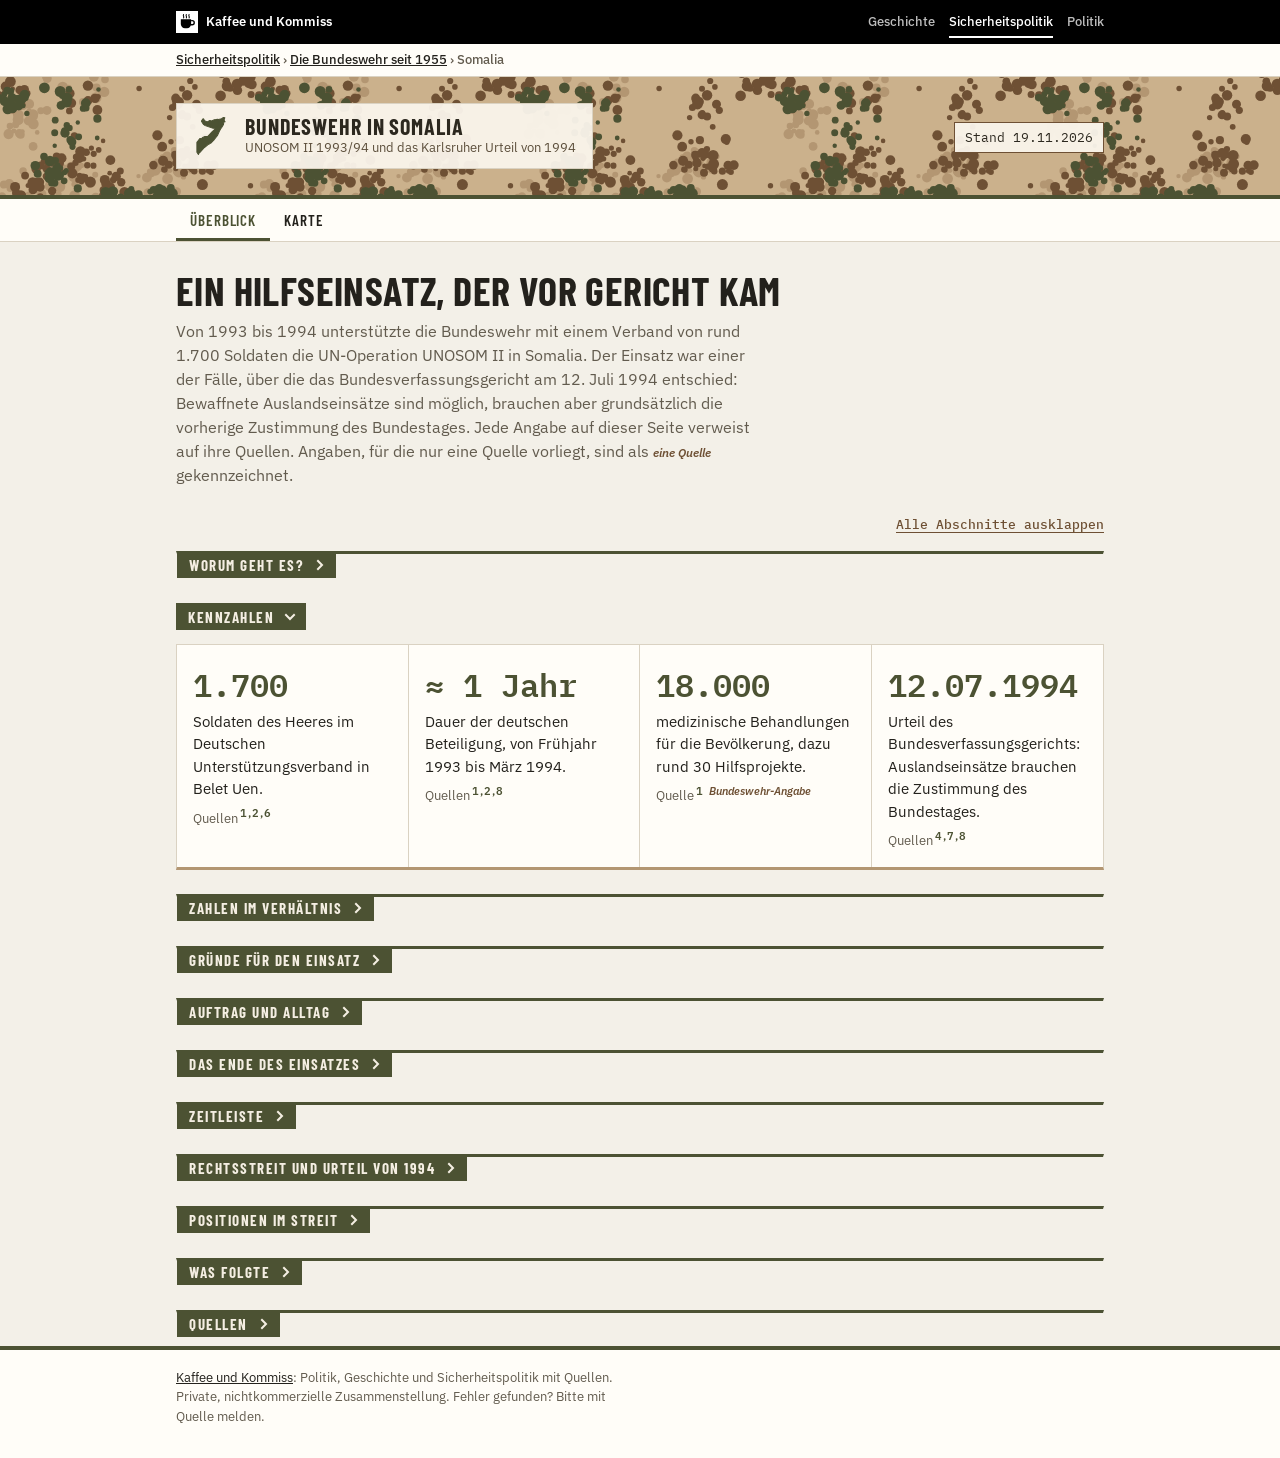
==== index.html @ 72ebace0 "Texte lesefreundlicher: Absätze geteilt, Fachbegriffe erklärt, Quellenverweise hochgestellt Arbeitsp" ====
<!doctype html>
<html lang="de" class="kk-b-sipo">
<head>
<meta charset="utf-8">
<meta name="viewport" content="width=device-width, initial-scale=1">
<title>Bundeswehr in Somalia</title>
<meta name="description" content="Die Beteiligung der Bundeswehr an UNOSOM II in Somalia 1993/94 und das Urteil des Bundesverfassungsgerichts vom 12. Juli 1994 zum Parlamentsvorbehalt, jede Angabe mit Quelle.">
<link rel="canonical" href="https://kaffeeundkommiss.github.io/bundeswehr-somalia/">
<meta property="og:type" content="website">
<meta property="og:locale" content="de_DE">
<meta property="og:site_name" content="Kaffee und Kommiss">
<meta property="og:title" content="Bundeswehr in Somalia 1993/94">
<meta property="og:description" content="Die Beteiligung der Bundeswehr an UNOSOM II in Somalia 1993/94 und das Urteil des Bundesverfassungsgerichts vom 12. Juli 1994 zum Parlamentsvorbehalt, jede Angabe mit Quelle.">
<meta property="og:url" content="https://kaffeeundkommiss.github.io/bundeswehr-somalia/">
<!-- Vorschau für Linkvorschauen, erzeugt mit werkzeuge/vorschau.js -->
<meta property="og:image" content="https://kaffeeundkommiss.github.io/bundeswehr-somalia/vorschau/start.jpg?v=9d2c5a2d">
<meta property="og:image:width" content="1200">
<meta property="og:image:height" content="630">
<meta property="og:image:alt" content="Bundeswehr in Somalia">
<meta name="twitter:card" content="summary_large_image">
<meta name="twitter:image" content="https://kaffeeundkommiss.github.io/bundeswehr-somalia/vorschau/start.jpg?v=9d2c5a2d">
<link rel="icon" href="favicon.svg" type="image/svg+xml">
<link rel="icon" href="favicon-32.png" type="image/png" sizes="32x32">
<link rel="apple-touch-icon" href="apple-touch-icon.png">
<link rel="preconnect" href="https://fonts.googleapis.com">
<link rel="preconnect" href="https://fonts.gstatic.com" crossorigin>
<link rel="stylesheet" href="https://fonts.googleapis.com/css2?family=Barlow+Condensed:wght@500;600;700&family=IBM+Plex+Sans:wght@400;500;600;700&family=IBM+Plex+Mono:wght@400;500;600&display=swap">
<link rel="stylesheet" href="basis.css">
<link rel="stylesheet" href="style.css">
<script src="seite.js" defer></script>
</head>
<body>
<div class="kk-leiste"><div class="kk-in">
  <a class="kk-haus" href="https://kaffeeundkommiss.github.io/"><img src="kk-tasse.svg" alt="" width="22" height="22"><span>Kaffee und Kommiss</span></a>
  <nav class="kk-bereiche" aria-label="Bereiche"><a href="https://kaffeeundkommiss.github.io/geschichte/">Geschichte</a><a href="https://kaffeeundkommiss.github.io/sicherheitspolitik/" aria-current="true"><span class="kk-lang">Sicherheitspolitik</span><span class="kk-kurz">Sicherheit</span></a><a href="https://kaffeeundkommiss.github.io/politik/">Politik</a></nav>
</div></div>
<nav class="kk-pfad" aria-label="Pfad"><div class="kk-in"><a href="https://kaffeeundkommiss.github.io/sicherheitspolitik/">Sicherheitspolitik</a> › <a href="https://kaffeeundkommiss.github.io/sicherheitspolitik/bundeswehr/">Die Bundeswehr seit 1955</a> › <span aria-current="page">Somalia</span></div></nav>
<header class="top">
  <div class="wrap">
    <div class="marke">
      <svg class="logo" viewBox="0 0 64 64" aria-hidden="true" focusable="false"><path d="M33.1 26.5 L39.0 20.8 L42.8 15.0 L42.8 7.9 L47.3 6.9 L50.1 5.0 L52.1 5.6 L51.2 7.6 L51.5 10.5 L50.9 11.1 L51.8 11.1 L51.6 10.6 L52.5 11.1 L50.6 11.6 L50.2 15.1 L47.3 20.1 L46.3 21.0 L44.0 25.4 L41.7 30.7 L37.1 36.8 L31.4 42.7 L27.3 44.9 L22.5 48.7 L15.6 56.1 L15.3 55.8 L13.7 59.0 L11.5 55.7 L11.5 41.1 L15.8 35.8 L18.8 35.3 L19.9 34.0 L23.1 32.8 L27.1 32.9 L33.1 26.5ZM42.8 7.9 L42.8 15.0 L39.0 20.8 L35.1 20.8 L23.5 16.9 L21.1 15.2 L18.1 10.4 L20.4 7.0 L21.3 7.4 L22.7 9.7 L25.7 11.3 L27.2 11.2 L30.3 9.4 L33.0 10.1 L36.8 8.2 L38.0 8.5 L41.2 7.6 L42.8 7.9Z"/></svg>
      <div>
      <div class="name">Bundeswehr in Somalia</div>
      <div class="unter">UNOSOM II 1993/94 und das Karlsruher Urteil von 1994</div>
      </div>
    </div>
    <div class="badges"><span>Stand 19.11.2026</span></div>
  </div>
</header>

<nav class="seiten" aria-label="Seiten">
  <ul>
    <li><a href="index.html" aria-current="page">Überblick</a></li>
    <li><a href="karte.html">Karte</a></li>
  </ul>
</nav>

<main>
  <section class="einleitung">
    <h1>Ein Hilfseinsatz, der vor Gericht kam</h1>
    <p>Von 1993 bis 1994 unterstützte die Bundeswehr mit einem Verband von rund 1.700 Soldaten die UN-Operation UNOSOM II in Somalia. Der Einsatz war einer der Fälle, über die das Bundesverfassungsgericht am 12. Juli 1994 entschied: Bewaffnete Auslandseinsätze sind möglich, brauchen aber grundsätzlich die vorherige Zustimmung des Bundestages. Jede Angabe auf dieser Seite verweist auf ihre Quellen. Angaben, für die nur eine Quelle vorliegt, sind als <span class="marke-einzel">eine Quelle</span> gekennzeichnet.</p>
  </section>

  <section aria-labelledby="h-worum" class="karte block">
    <h2 id="h-worum">Worum geht es?</h2>
    <p>Somalia liegt am Horn von Afrika. Anfang der 1990er-Jahre herrschten dort Bürgerkrieg und Hunger. Die Vereinten Nationen reagierten mit der Mission UNOSOM II, <a href="#h-gruende">mehr dazu unter „Gründe für den Einsatz“</a>.<sup class="q"><a href="#q11" aria-label="Quelle 11">11</a></sup></p>
    <p>Die Bundesregierung beschloss am 21. April 1993, UNOSOM II zu unterstützen.<sup class="q"><a href="#q3" aria-label="Quelle 3">3</a>,<a href="#q6" aria-label="Quelle 6">6</a></sup> Die Bundeswehr sollte Versorgungs-, Transport- und Unterstützungsaufgaben übernehmen, nicht kämpfen.<sup class="q"><a href="#q3" aria-label="Quelle 3">3</a>,<a href="#q6" aria-label="Quelle 6">6</a></sup> Der Verband lag in Belet Uen (heute meist Beledweyne geschrieben), rund 330 Kilometer nördlich von Mogadischu.<sup class="q"><a href="#q1" aria-label="Quelle 1">1</a>,<a href="#q2" aria-label="Quelle 2">2</a></sup>; Entfernung<sup class="q"><a href="#q18" aria-label="Quelle 18">18</a> <span class="marke-einzel">eine Quelle</span></sup></p>
  </section>

  <section aria-labelledby="h-zahlen" data-offen>
    <h2 id="h-zahlen">Kennzahlen</h2>
    <div class="kennzahlen">
      <div class="karte zahl">
        <div class="wert">1.700</div>
        <div class="text">Soldaten des Heeres im Deutschen Unterstützungsverband in Belet Uen.</div>
        <div class="beleg">Quellen<sup class="q"><a href="#q1" aria-label="Quelle 1">1</a>,<a href="#q2" aria-label="Quelle 2">2</a>,<a href="#q6" aria-label="Quelle 6">6</a></sup></div>
      </div>
      <div class="karte zahl">
        <div class="wert">≈ 1 Jahr</div>
        <div class="text">Dauer der deutschen Beteiligung, von Frühjahr 1993 bis März 1994.</div>
        <div class="beleg">Quellen<sup class="q"><a href="#q1" aria-label="Quelle 1">1</a>,<a href="#q2" aria-label="Quelle 2">2</a>,<a href="#q8" aria-label="Quelle 8">8</a></sup></div>
      </div>
      <div class="karte zahl">
        <div class="wert">18.000</div>
        <div class="text">medizinische Behandlungen für die Bevölkerung, dazu rund 30 Hilfsprojekte.</div>
        <div class="beleg">Quelle<sup class="q"><a href="#q1" aria-label="Quelle 1">1</a> <span class="marke-einzel">Bundeswehr-Angabe</span></sup></div>
      </div>
      <div class="karte zahl">
        <div class="wert">12.07.1994</div>
        <div class="text">Urteil des Bundesverfassungsgerichts: Auslandseinsätze brauchen die Zustimmung des Bundestages.</div>
        <div class="beleg">Quellen<sup class="q"><a href="#q4" aria-label="Quelle 4">4</a>,<a href="#q7" aria-label="Quelle 7">7</a>,<a href="#q8" aria-label="Quelle 8">8</a></sup></div>
      </div>
    </div>
  </section>

  <section aria-labelledby="h-verhaeltnis" class="karte block">
    <h2 id="h-verhaeltnis">Zahlen im Verhältnis</h2>
    <p>Für UNOSOM II waren bis Februar 1994 bis zu 28.000 Soldaten und Polizisten vorgesehen.<sup class="q"><a href="#q12" aria-label="Quelle 12">12</a> <span class="marke-einzel">eine Quelle (UN)</span></sup> Insgesamt kamen 154 Angehörige der Mission ums Leben, davon 149 Soldaten.<sup class="q"><a href="#q12" aria-label="Quelle 12">12</a> <span class="marke-einzel">eine Quelle (UN)</span></sup> Neben dem Heer waren Marine und Luftwaffe beteiligt, stationiert in Dschibuti und im kenianischen Mombasa.<sup class="q"><a href="#q1" aria-label="Quelle 1">1</a> <span class="marke-einzel">eine Quelle</span></sup></p>
    <figure class="grafik">
      <figcaption class="g-titel">Deutsche Kräfte für UNOSOM II nach Teilstreitkraft</figcaption>
      <ul class="staerke" role="list">
        <li><span class="j">Heer</span><span class="b" style="--w:100%"></span><span class="z">≈ 1.700</span></li>
        <li><span class="j">Marine</span><span class="b" style="--w:35.3%"></span><span class="z">≈ 600</span></li>
        <li><span class="j">Luftw.</span><span class="b" style="--w:7.1%"></span><span class="z">≈ 120</span></li>
      </ul>
      <p class="hinweis">Quelle:<sup class="q"><a href="#q1" aria-label="Quelle 1">1</a> <span class="marke-einzel">eine Quelle</span></sup>. Gerundete Angaben der Bundeswehr, kein Stichtag genannt; ob alle Kräfte gleichzeitig im Einsatz waren, geht daraus nicht hervor. Heer in Belet Uen, Marine und Luftwaffe in Dschibuti und Mombasa. Einheit: Personen.</p>
    </figure>
  </section>

  <section aria-labelledby="h-gruende" class="karte block">
    <h2 id="h-gruende">Gründe für den Einsatz</h2>
    <p>Die Vereinten Nationen stellten zunächst eine US-geführte Eingreiftruppe (UNITAF) mit rund 37.000 Soldaten auf.<sup class="q"><a href="#q13" aria-label="Quelle 13">13</a> <span class="marke-einzel">eine Quelle</span></sup> Am 26. März 1993 beschloss der UN-Sicherheitsrat mit Resolution 814 die Nachfolgemission UNOSOM II, ausgestattet mit Zwangsbefugnissen nach Kapitel VII der UN-Charta.<sup class="q"><a href="#q11" aria-label="Quelle 11">11</a>,<a href="#q13" aria-label="Quelle 13">13</a> <span class="marke-einzel">nur UN-Quellen</span></sup> Kapitel VII erlaubt dem Sicherheitsrat bei einer Bedrohung des Friedens Zwangsmaßnahmen, bis hin zum Einsatz von Streitkräften.<sup class="q"><a href="#q24" aria-label="Quelle 24">24</a>,<a href="#q25" aria-label="Quelle 25">25</a></sup> UNOSOM II sollte im ganzen Land ein sicheres Umfeld für humanitäre Hilfe schaffen.<sup class="q"><a href="#q11" aria-label="Quelle 11">11</a></sup></p>
  </section>

  <section aria-labelledby="h-auftrag" class="karte block">
    <h2 id="h-auftrag">Auftrag und Alltag</h2>
    <p>Geplant war, dass der deutsche Verband eine rund 4.000 Mann starke indische Brigade logistisch versorgt.<sup class="q"><a href="#q6" aria-label="Quelle 6">6</a> <span class="marke-einzel">eine Quelle</span></sup> Laut Kabinettsbeschluss sollte er keinen militärischen Zwang anwenden.<sup class="q"><a href="#q6" aria-label="Quelle 6">6</a>,<a href="#q7" aria-label="Quelle 7">7</a> <span class="marke-einzel">nur Gerichtsquellen</span></sup> Die indische Brigade kam jedoch nicht. Die Soldaten verlegten den Schwerpunkt deshalb auf Hilfe für die Bevölkerung.<sup class="q"><a href="#q1" aria-label="Quelle 1">1</a>,<a href="#q2" aria-label="Quelle 2">2</a></sup></p>
    <p>Die Bundeswehr nennt rund 650 Hilfsflüge, etwa 30 Einzelprojekte und mehr als 18.000 medizinische Behandlungen.<sup class="q"><a href="#q1" aria-label="Quelle 1">1</a> <span class="marke-einzel">Bundeswehr-Angabe</span></sup> Der Verband bestand aus Logistikern, Sanitätskräften und Fallschirmjägern.<sup class="q"><a href="#q2" aria-label="Quelle 2">2</a> <span class="marke-einzel">eine Quelle</span></sup></p>
    <p>Nach Darstellung des Bundesarchivs wurden mit UNOSOM II erstmals militärisch ausgestattete Kräfte der Bundeswehr in einen Einsatz außerhalb des NATO-Gebiets geschickt.<sup class="q"><a href="#q2" aria-label="Quelle 2">2</a> <span class="marke-einzel">eine Quelle</span></sup> Schon vorher, von August 1992 bis März 1993, hatte die Luftwaffe eine Luftbrücke zwischen Kenia und Somalia geflogen.<sup class="q"><a href="#q1" aria-label="Quelle 1">1</a> <span class="marke-einzel">eine Quelle</span></sup></p>
  </section>

  <section aria-labelledby="h-ende" class="karte block">
    <h2 id="h-ende">Das Ende des Einsatzes</h2>
    <p>Am 5. Juni 1993 wurden in Mogadischu 25 pakistanische UN-Soldaten getötet.<sup class="q"><a href="#q13" aria-label="Quelle 13">13</a> <span class="marke-einzel">eine Quelle (UN)</span></sup> Bei Kämpfen am 3. und 4. Oktober 1993 starben dort 18 US-Soldaten.<sup class="q"><a href="#q13" aria-label="Quelle 13">13</a></sup>; Datum auch<sup class="q"><a href="#q2" aria-label="Quelle 2">2</a></sup> Die USA kündigten daraufhin an, ihre Truppen bis zum 31. März 1994 abzuziehen.<sup class="q"><a href="#q13" aria-label="Quelle 13">13</a>,<a href="#q2" aria-label="Quelle 2">2</a></sup> Auch die europäischen Truppensteller beschlossen, ihre Beteiligung zu beenden.<sup class="q"><a href="#q2" aria-label="Quelle 2">2</a> <span class="marke-einzel">eine Quelle</span></sup></p>
    <p>Den Rückweg organisierte die Marine: Schiffe der Bundesmarine nahmen die Soldaten im Hafen von Mogadischu auf (Operation „Southern Cross“).<sup class="q"><a href="#q2" aria-label="Quelle 2">2</a>,<a href="#q17" aria-label="Quelle 17">17</a></sup> Zuvor waren die Soldaten in einem risikoreichen Landmarsch von Belet Uen zum Hafen gefahren.<sup class="q"><a href="#q2" aria-label="Quelle 2">2</a> <span class="marke-einzel">eine Quelle</span></sup></p>
    <p>Die letzten Soldaten verließen Somalia im März 1994.<sup class="q"><a href="#q1" aria-label="Quelle 1">1</a>,<a href="#q2" aria-label="Quelle 2">2</a></sup> Als Tag nennen die Bundeswehr das Ende der Unterstützung am 23. März 1994<sup class="q"><a href="#q1" aria-label="Quelle 1">1</a></sup>, der Deutsche BundeswehrVerband den Abzug der letzten Soldaten am selben Tag<sup class="q"><a href="#q22" aria-label="Quelle 22">22</a></sup> und die Wikipedia die Abfahrt des letzten Kontingents<sup class="q"><a href="#q18" aria-label="Quelle 18">18</a></sup>.</p>
    <p>Die Bundesregierung hatte am 21. Dezember 1993 beschlossen, die Beteiligung zum 31. März 1994 zu beenden.<sup class="q"><a href="#q23" aria-label="Quelle 23">23</a> <span class="marke-einzel">eine Quelle</span></sup> Die Bundeszentrale für politische Bildung nennt dagegen den 28. Februar 1994 als Abzug der letzten Soldaten.<sup class="q"><a href="#q3" aria-label="Quelle 3">3</a></sup> Dieses Datum steht in keiner weiteren gelesenen Quelle; die Seite folgt deshalb dem 23. März.</p>
    <p>UNOSOM II selbst lief noch bis März 1995.<sup class="q"><a href="#q11" aria-label="Quelle 11">11</a>,<a href="#q12" aria-label="Quelle 12">12</a> <span class="marke-einzel">nur UN-Quellen</span></sup></p>
  </section>

  <section aria-labelledby="h-zeit" class="karte block">
    <h2 id="h-zeit">Zeitleiste</h2>
    <ol class="zeitleiste">
      <li data-datum="1992-08-25" data-symbol="flugzeug" data-art="einsatz"><time>25.08.1992–21.03.1993</time><div>Luftbrücke der Luftwaffe zwischen Kenia und Somalia. <span class="beleg"><sup class="q"><a href="#q1" aria-label="Quelle 1">1</a> <span class="marke-einzel">eine Quelle</span></sup></span></div></li>
      <li data-datum="1993-03-26" data-art="status"><time datetime="1993-03-26">26.03.1993</time><div>UN-Sicherheitsrat beschließt Resolution 814 und damit UNOSOM II. <span class="beleg"><sup class="q"><a href="#q11" aria-label="Quelle 11">11</a>,<a href="#q13" aria-label="Quelle 13">13</a></sup>; Bundeswehr nennt den 25.03.<sup class="q"><a href="#q1" aria-label="Quelle 1">1</a></sup></span></div></li>
      <li data-datum="1993-04-20" data-art="bundestag"><time datetime="1993-04-20">20.04.1993</time><div>PDS/Linke Liste beantragt, keine Bundeswehreinheiten nach Somalia zu schicken. <span class="beleg"><sup class="q"><a href="#q14" aria-label="Quelle 14">14</a> <span class="marke-einzel">Primärquelle</span></sup></span></div></li>
      <li data-datum="1993-04-21" data-art="bundestag"><time datetime="1993-04-21">21.04.1993</time><div>Kabinettsbeschluss zur Beteiligung an UNOSOM II; Entschließung des Bundestages. <span class="beleg"><sup class="q"><a href="#q3" aria-label="Quelle 3">3</a>,<a href="#q6" aria-label="Quelle 6">6</a>,<a href="#q1" aria-label="Quelle 1">1</a></sup></span></div></li>
      <li data-datum="1993-06-05" data-art="gewalt"><time datetime="1993-06-05">05.06.1993</time><div>Angriff auf pakistanische UN-Soldaten in Mogadischu, 25 Tote. <span class="beleg"><sup class="q"><a href="#q13" aria-label="Quelle 13">13</a> <span class="marke-einzel">eine Quelle (UN)</span></sup></span></div></li>
      <li data-datum="1993-06-23" data-art="status"><time datetime="1993-06-23">23.06.1993</time><div>Einstweilige Anordnung des Bundesverfassungsgerichts: Fortsetzung nur mit Beschluss des Bundestages. <span class="beleg"><sup class="q"><a href="#q6" aria-label="Quelle 6">6</a> <span class="marke-einzel">eine Quelle (Gericht)</span></sup></span></div></li>
      <li data-datum="1993-07-02" data-art="bundestag"><time datetime="1993-07-02">02.07.1993</time><div>Der Bundestag billigt die Beteiligung an UNOSOM II in namentlicher Abstimmung. <span class="beleg"><sup class="q"><a href="#q3" aria-label="Quelle 3">3</a>,<a href="#q16" aria-label="Quelle 16">16</a></sup></span></div></li>
      <li data-datum="1993-10-03" data-art="gewalt"><time>03./04.10.1993</time><div>Kämpfe in Mogadischu, 18 US-Soldaten sterben. Die USA kündigen den Abzug bis 31.03.1994 an. <span class="beleg"><sup class="q"><a href="#q13" aria-label="Quelle 13">13</a>,<a href="#q2" aria-label="Quelle 2">2</a></sup></span></div></li>
      <li data-datum="1994-02-04" data-art="status"><time datetime="1994-02-04">04.02.1994</time><div>Resolution 897: UNOSOM II verliert die Zwangsbefugnisse. <span class="beleg"><sup class="q"><a href="#q11" aria-label="Quelle 11">11</a> <span class="marke-einzel">eine Quelle (UN)</span></sup></span></div></li>
      <li data-datum="1994-03-23" data-symbol="soldat" data-art="einsatz"><time datetime="1994-03-23">23.03.1994</time><div>Ende der deutschen Beteiligung; die letzten Soldaten verlassen Somalia auf dem Seeweg. <span class="beleg"><sup class="q"><a href="#q1" aria-label="Quelle 1">1</a>,<a href="#q22" aria-label="Quelle 22">22</a>,<a href="#q18" aria-label="Quelle 18">18</a></sup>; bpb nennt den 28.02.1994<sup class="q"><a href="#q3" aria-label="Quelle 3">3</a></sup>; im Februar 1994 gingen die Soldaten in Mogadischu an Bord der Marineschiffe<sup class="q"><a href="#q20" aria-label="Quelle 20">20</a></sup></span></div></li>
      <li data-datum="1994-07-12" data-symbol="dokument" data-art="status"><time datetime="1994-07-12">12.07.1994</time><div>Urteil des Bundesverfassungsgerichts zum Parlamentsvorbehalt. <span class="beleg"><sup class="q"><a href="#q4" aria-label="Quelle 4">4</a>,<a href="#q7" aria-label="Quelle 7">7</a>,<a href="#q8" aria-label="Quelle 8">8</a></sup></span> <a href="#urteil">Mehr dazu</a></div></li>
      <li data-datum="1995-03-31" data-art="einsatz"><time>März 1995</time><div>Ende von UNOSOM II. <span class="beleg"><sup class="q"><a href="#q11" aria-label="Quelle 11">11</a>,<a href="#q12" aria-label="Quelle 12">12</a> <span class="marke-einzel">nur UN-Quellen</span></sup></span></div></li>
    </ol>
  </section>

  <section aria-labelledby="h-recht" class="karte block" id="urteil">
    <h2 id="h-recht">Rechtsstreit und Urteil von 1994</h2>
    <div class="recht">
      <div class="recht-ebene">
        <div class="recht-kopf">
          <svg class="recht-symbol" viewBox="0 0 64 64" role="img" aria-label="Symbol Vereinte Nationen (eigene Zeichnung)"><rect width="64" height="64" fill="#4B92DB"/><g fill="none" stroke="#fff" stroke-width="2"><circle cx="32" cy="27" r="15"/><ellipse cx="32" cy="27" rx="6.5" ry="15"/><path d="M17 27h30M19.5 19h25M19.5 35h25"/></g><text x="32" y="58" fill="#fff" font-family="Barlow Condensed,Arial Narrow,sans-serif" font-weight="700" font-size="12" text-anchor="middle" letter-spacing="1">UN</text></svg>
          <h3>UN-Mandat</h3>
        </div>
        <p>Grundlage war Resolution 814 des UN-Sicherheitsrats. Die UN datieren sie auf den 26. März 1993<sup class="q"><a href="#q11" aria-label="Quelle 11">11</a>,<a href="#q13" aria-label="Quelle 13">13</a></sup>, die Bundeswehr auf den 25. März 1993<sup class="q"><a href="#q1" aria-label="Quelle 1">1</a></sup>. Mit Resolution 897 vom 4. Februar 1994 nahm der Sicherheitsrat die Zwangsbefugnisse zurück.<sup class="q"><a href="#q11" aria-label="Quelle 11">11</a> <span class="marke-einzel">eine Quelle (UN)</span></sup></p>
      </div>
      <div class="recht-ebene">
        <div class="recht-kopf">
          <svg class="recht-symbol" viewBox="0 0 64 64" role="img" aria-label="Bundesflagge"><rect width="64" height="22" fill="#000"/><rect y="21" width="64" height="22" fill="#DD0000"/><rect y="42" width="64" height="22" fill="#FFCC00"/></svg>
          <h3>Regierung und Bundestag 1993</h3>
        </div>
        <p>Die Bundesregierung entschied am 21. April 1993 über den Einsatz. Der Bundestag nahm am selben Tag einen Entschließungsantrag von CDU/CSU und FDP an.<sup class="q"><a href="#q6" aria-label="Quelle 6">6</a>,<a href="#q1" aria-label="Quelle 1">1</a></sup> Frühere UN-Einsätze, etwa in Kambodscha und Somalia 1991/92, hatten ohne vorherige Einwilligung des Bundestages stattgefunden.<sup class="q"><a href="#q5" aria-label="Quelle 5">5</a> <span class="marke-einzel">eine Quelle</span></sup></p>
        <p>Die SPD-Fraktion beantragte in Karlsruhe eine einstweilige Anordnung. Am 23. Juni 1993 entschied das Bundesverfassungsgericht: Der Einsatz darf nur fortgesetzt werden, wenn und soweit der Bundestag ihn beschließt. Bis dahin durfte die Bundeswehr das bereits Begonnene weiterführen.<sup class="q"><a href="#q6" aria-label="Quelle 6">6</a> <span class="marke-einzel">eine Quelle (Gericht selbst)</span></sup> Eine einstweilige Anordnung ist eine vorläufige Regelung bis zur Entscheidung in der Hauptsache.<sup class="q"><a href="#q28" aria-label="Quelle 28">28</a>,<a href="#q29" aria-label="Quelle 29">29</a></sup> Damals waren 240 Soldaten als Vorkommando in Somalia.<sup class="q"><a href="#q6" aria-label="Quelle 6">6</a> <span class="marke-einzel">eine Quelle</span></sup></p>
        <p>Am 2. Juli 1993 stimmte der Bundestag in namentlicher Abstimmung, bei der die Stimme jedes Abgeordneten mit Namen veröffentlicht wird,<sup class="q"><a href="#q26" aria-label="Quelle 26">26</a>,<a href="#q27" aria-label="Quelle 27">27</a></sup> über die Beteiligung an UNOSOM II ab und billigte den Einsatz mehrheitlich.<sup class="q"><a href="#q3" aria-label="Quelle 3">3</a>,<a href="#q16" aria-label="Quelle 16">16</a></sup> Das endgültige Ergebnis laut Protokoll: 534 abgegebene Stimmen, 336 Ja, 184 Nein, 14 Enthaltungen.<sup class="q"><a href="#q16" aria-label="Quelle 16">16</a> <span class="marke-einzel">eine Quelle (Protokoll)</span></sup> Im Plenum bekanntgegeben worden waren 535 Stimmen mit 337 Ja, 185 Nein und 13 Enthaltungen; die Zahlen 337 zu 185 nennt auch<sup class="q"><a href="#q21" aria-label="Quelle 21">21</a></sup>.</p>
      </div>
      <div class="recht-ebene">
        <div class="recht-kopf">
          <svg class="recht-symbol" viewBox="0 0 64 64" role="img" aria-label="Symbol Waage (eigene Zeichnung)"><rect width="64" height="64" fill="#7A1F2B"/><g fill="none" stroke="#fff" stroke-width="2.2" stroke-linecap="round"><path d="M32 12v38M20 50h24M14 20h36"/><path d="M14 20l-7 14h14zM50 20l-7 14h14z"/></g></svg>
          <h3>Urteil vom 12. Juli 1994</h3>
        </div>
        <p>Die Fraktionen von SPD und FDP hatten gegen mehrere Einsätze geklagt: die Überwachung des Luftraums über Bosnien-Herzegowina mit AWACS-Flugzeugen, die Embargo-Überwachung in der Adria und die Beteiligung an UNOSOM II in Somalia.<sup class="q"><a href="#q4" aria-label="Quelle 4">4</a>,<a href="#q5" aria-label="Quelle 5">5</a>,<a href="#q7" aria-label="Quelle 7">7</a></sup> Am 12. Juli 1994 entschied der Zweite Senat (BVerfGE 90, 286; Az. 2 BvE 3/92, 5/93, 7/93, 8/93).<sup class="q"><a href="#q7" aria-label="Quelle 7">7</a>,<a href="#q8" aria-label="Quelle 8">8</a></sup></p>
        <ul class="mandate">
          <li><time>Grundlage</time><div><strong>Systeme kollektiver Sicherheit.</strong> Artikel 24 Absatz 2 des Grundgesetzes ist auch Grundlage für Einsätze der Bundeswehr im Rahmen eines Systems gegenseitiger kollektiver Sicherheit, dem Deutschland beigetreten ist. <span class="beleg"><sup class="q"><a href="#q7" aria-label="Quelle 7">7</a>,<a href="#q10" aria-label="Quelle 10">10</a> <span class="marke-einzel">Urteil und Wiedergabe</span></sup></span></div></li>
          <li><time>Vorbehalt</time><div><strong>Konstitutive Zustimmung.</strong> Die Bundesregierung muss vor einem bewaffneten Einsatz grundsätzlich die Zustimmung des Bundestages einholen, mit einfacher Mehrheit. <span class="beleg"><sup class="q"><a href="#q4" aria-label="Quelle 4">4</a>,<a href="#q7" aria-label="Quelle 7">7</a>,<a href="#q8" aria-label="Quelle 8">8</a></sup></span></div></li>
          <li><time>Ausnahme</time><div><strong>Gefahr im Verzug.</strong> Nur dann darf die Regierung zunächst allein entscheiden und muss die Zustimmung nachholen. <span class="beleg"><sup class="q"><a href="#q5" aria-label="Quelle 5">5</a>,<a href="#q8" aria-label="Quelle 8">8</a>,<a href="#q10" aria-label="Quelle 10">10</a></sup></span></div></li>
          <li><time>Befund</time><div><strong>Verstoß festgestellt.</strong> Die Bundesregierung hatte gegen das Zustimmungsgebot verstoßen, weil sie die Einsätze ohne vorherige Zustimmung beschlossen hatte, unter anderem am 21. April 1993 den Somalia-Einsatz. <span class="beleg"><sup class="q"><a href="#q7" aria-label="Quelle 7">7</a> <span class="marke-einzel">eine Quelle (Gericht selbst)</span></sup></span></div></li>
        </ul>
        <p>Das Urteil prägte den Begriff der Bundeswehr als „Parlamentsarmee“.<sup class="q"><a href="#q8" aria-label="Quelle 8">8</a>,<a href="#q9" aria-label="Quelle 9">9</a></sup> Die Ausgestaltung überließ das Gericht dem Gesetzgeber.<sup class="q"><a href="#q7" aria-label="Quelle 7">7</a></sup> Der Bundestag beschloss im Dezember 2004 das Parlamentsbeteiligungsgesetz, das am 24. März 2005 in Kraft trat.<sup class="q"><a href="#q9" aria-label="Quelle 9">9</a>,<a href="#q8" aria-label="Quelle 8">8</a>,<a href="#q5" aria-label="Quelle 5">5</a></sup></p>
      </div>
    </div>
    <p class="hinweis">Das UN-Symbol und die Waage sind eigene, vereinfachte Zeichnungen und keine offiziellen Embleme.</p>
  </section>

  <section aria-labelledby="h-positionen" class="karte block">
    <h2 id="h-positionen">Positionen im Streit</h2>
    <div class="lesarten">
      <div><h3>Bundesregierung (CDU/CSU, FDP)</h3><p>Deutschland sollte die UN-Operation unterstützen, mit einem Verband für Versorgung und Transport, der keinen militärischen Zwang anwendet.<sup class="q"><a href="#q3" aria-label="Quelle 3">3</a>,<a href="#q6" aria-label="Quelle 6">6</a></sup> Der Bundestag billigte das am 2. Juli 1993 mehrheitlich.<sup class="q"><a href="#q3" aria-label="Quelle 3">3</a>,<a href="#q16" aria-label="Quelle 16">16</a></sup></p></div>
      <div><h3>Klägerinnen SPD und FDP</h3><p>Sie sahen in den Einsätzen ohne vorherige Zustimmung des Bundestages einen möglichen Verstoß gegen das Grundgesetz. Die SPD stellte auch die Somalia-Beteiligung selbst in Frage.<sup class="q"><a href="#q5" aria-label="Quelle 5">5</a>,<a href="#q6" aria-label="Quelle 6">6</a></sup> Zuerst klagte die FDP, dann die SPD.<sup class="q"><a href="#q10" aria-label="Quelle 10">10</a>,<a href="#q5" aria-label="Quelle 5">5</a></sup></p></div>
      <div><h3>Gruppe PDS/Linke Liste</h3><p>Sie beantragte am 20. April 1993, keine Bundeswehreinheiten nach Somalia zu entsenden, und am 16. Juni 1993 den sofortigen Rückzug.<sup class="q"><a href="#q14" aria-label="Quelle 14">14</a>,<a href="#q15" aria-label="Quelle 15">15</a> <span class="marke-einzel">Primärquellen derselben Gruppe</span></sup></p></div>
    </div>
    <p>Das Gericht hielt Auslandseinsätze für verfassungsgemäß, band sie aber an den Bundestag.<sup class="q"><a href="#q4" aria-label="Quelle 4">4</a>,<a href="#q5" aria-label="Quelle 5">5</a> <span class="marke-einzel">Einordnung</span></sup> Damit bekamen Regierung und Klägerinnen jeweils teilweise recht.</p>
  </section>

  <section aria-labelledby="h-folgen" class="karte block">
    <h2 id="h-folgen">Was folgte</h2>
    <p>Wenige Tage nach dem Urteil, am 22. Juli 1994, stimmte der Bundestag in einer Sondersitzung nachträglich den Einsätzen in der Adria und über Bosnien-Herzegowina zu.<sup class="q"><a href="#q4" aria-label="Quelle 4">4</a>,<a href="#q19" aria-label="Quelle 19">19</a></sup> Am 30. Juni 1995 beschloss er den Einsatz bewaffneter Soldaten in Bosnien-Herzegowina.<sup class="q"><a href="#q8" aria-label="Quelle 8">8</a> <span class="marke-einzel">eine Quelle</span></sup> Seither stimmt der Bundestag über jeden bewaffneten Auslandseinsatz ab, seit 2005 nach dem Parlamentsbeteiligungsgesetz.<sup class="q"><a href="#q8" aria-label="Quelle 8">8</a>,<a href="#q9" aria-label="Quelle 9">9</a></sup></p>
  </section>

  <section aria-labelledby="h-quellen" class="karte block quellen">
    <h2 id="h-quellen">Quellen</h2>
    <p class="hinweis">Abgerufen am 14.11.2026. Nicht voneinander unabhängig sind: [1] und [9] (Bundeswehr), [3]–[5] (Bundeszentrale für politische Bildung), [6] und [7] (Bundesverfassungsgericht, Wiedergabe in der Sammlung DFR der Universität Bern), [11]–[13] (Vereinte Nationen), [14]–[16] (Deutscher Bundestag; [14] und [15] sind Anträge der Gruppe PDS/Linke Liste). [2] stützt sich auf einen Abschlussbericht des Verteidigungsministeriums vom 2. August 1994 und ist daher nicht völlig unabhängig von [1]. [10] gibt Leitsätze des Urteils [7] wieder. [18] und [21] sind Wikipedia-Artikel und dienen nur als Ergänzung.</p>
    <ol>
      <li id="q1">Bundeswehr: <a href="https://www.bundeswehr.de/de/auftrag/einsaetze/missionen/abgeschlossene-einsaetze-der-bundeswehr/somalia-unosom-2">Somalia – UNOSOM II</a>. Veröffentlichungsdatum laut Seite 23.03.1994.</li>
      <li id="q2">Bundesarchiv: <a href="https://www.bundesarchiv.de/staat-militaer-und-gesellschaft/einsatz-jenseits-der-grenzen/die-beteiligung-der-bundeswehr-an-unosom-ii/">Die Beteiligung der Bundeswehr an UNOSOM II</a>. Ohne Datum, nach dem Abschlussbericht des BMVg vom 02.08.1994 (BArch BW 1/298129).</li>
      <li id="q3">Bundeszentrale für politische Bildung: <a href="https://www.bpb.de/themen/zeit-kulturgeschichte/deutschland-chronik/132529/21-april-1993/">Deutschland-Chronik: 21. April 1993</a>. Zuletzt geändert 23.06.2021.</li>
      <li id="q4">Bundeszentrale für politische Bildung: <a href="https://www.bpb.de/themen/zeit-kulturgeschichte/deutschland-chronik/132527/12-juli-1994/">Deutschland-Chronik: 12. Juli 1994</a>. Zuletzt geändert 23.06.2021.</li>
      <li id="q5">Bundeszentrale für politische Bildung: <a href="https://www.bpb.de/politik/hintergrund-aktuell/188072/urteil-zu-auslandseinsaetzen">Vor 25 Jahren: Bundesverfassungsgericht billigt Auslandseinsätze</a>. 08.07.2019.</li>
      <li id="q6">Bundesverfassungsgericht: Beschluss vom 23.06.1993, 2 BvQ 17/93, BVerfGE 89, 38 (Somalia). <a href="https://www.servat.unibe.ch/dfr/bv089038.html">Wiedergabe in DFR</a>, Universität Bern, bearbeitet 08.12.2022.</li>
      <li id="q7">Bundesverfassungsgericht: Urteil vom 12.07.1994, 2 BvE 3/92, 5/93, 7/93, 8/93, BVerfGE 90, 286. <a href="https://www.servat.unibe.ch/dfr/bv090286.html">Wiedergabe in DFR</a>, Universität Bern, bearbeitet 02.02.2023. Leitsätze und Tenor im Wortlaut gelesen, Gründe nur teilweise.</li>
      <li id="q8">John Zimmermann: <a href="https://www.bundestag.de/resource/blob/650532/640a7a0e1ed85fa46fe9e7813b3311a7/25-Jahre-rechtsprechung-bverfg.pdf">25 Jahre Rechtsprechung des Bundesverfassungsgerichts zu „Out of area“-Einsätzen der Bundeswehr</a>. Wissenschaftliche Dienste des Bundestages, Aktueller Begriff 06/19, 04.07.2019 (PDF).</li>
      <li id="q9">Bundeswehr: <a href="https://www.bundeswehr.de/de/auftrag/einsaetze/rechtliche-grundlagen">Rechtliche Grundlagen von Auslandseinsätzen</a>. 14.04.2025.</li>
      <li id="q10">Deutsches Historisches Institut Washington, German History in Documents and Images: <a href="https://germanhistorydocs.org/de/ein-neues-deutschland-1990-2023/grundsatzurteil-zu-auslandseinsaetzen-der-bundeswehr-12-juli-1994">Grundsatzurteil zu Auslandseinsätzen der Bundeswehr (12. Juli 1994)</a>. Ohne Datum.</li>
      <li id="q11">Vereinte Nationen, Peacekeeping: <a href="https://peacekeeping.un.org/en/mission/past/unosom2.htm">UNOSOM II</a> und <a href="https://peacekeeping.un.org/sites/default/files/past/unosom2mandate.html">Mandate</a>. Ohne Datum.</li>
      <li id="q12">Vereinte Nationen, Peacekeeping: <a href="https://peacekeeping.un.org/sites/default/files/past/unosom2facts.html">UNOSOM II – Facts and figures</a>. Ohne Datum.</li>
      <li id="q13">Vereinte Nationen, Peacekeeping: <a href="https://peacekeeping.un.org/sites/default/files/past/unosom2backgr2.html">Somalia – UNOSOM II, Background (full text)</a>. Ohne Datum.</li>
      <li id="q14">Deutscher Bundestag: <a href="https://dserver.bundestag.de/btd/12/047/1204755.pdf">Drucksache 12/4755</a>, Entschließungsantrag der Gruppe der PDS/Linke Liste, 20.04.1993 (PDF).</li>
      <li id="q15">Deutscher Bundestag: <a href="https://dserver.bundestag.de/btd/12/051/1205136.pdf">Drucksache 12/5136</a>, Antrag „Sofortiger Rückzug aus Somalia“ der Gruppe der PDS/Linke Liste, 16.06.1993 (PDF).</li>
      <li id="q16">Deutscher Bundestag: <a href="https://dserver.bundestag.de/btp/12/12169.pdf">Plenarprotokoll 12/169</a>, Sitzung vom 02.07.1993, Tagesordnungspunkt 20 „Beteiligung der Bundeswehr an UNOSOM II“ (Drucksachen 12/5248, 12/5338) (PDF). Inhaltsverzeichnis und Anlage 3 (Erklärungen nach § 31 GO zur Abstimmung über den Antrag) geprüft am 18.11.2026; Bekanntgabe des Stimmergebnisses und „Endgültiges Ergebnis“ (S. 14608 C/D) gelesen am 19.11.2026.</li>
      <li id="q17">Marineforum: <a href="https://marineforum.online/en/25-jahre-nach-mogadischu-was-bleibt/">25 Jahre nach Mogadischu – was bleibt?</a> Ohne Datum (vermutlich 2019), Verfasser nicht angegeben.</li>
      <li id="q18">Wikipedia: <a href="https://de.wikipedia.org/wiki/Operation_Southern_Cross">Operation Southern Cross</a>. Abgerufen 14.11.2026. Ergänzende Sekundärquelle.</li>
      <li id="q19">Deutscher Bundestag: <a href="https://dserver.bundestag.de/btp/12/12240.pdf">Plenarprotokoll 12/240</a>, Sondersitzung vom 22.07.1994, namentliche Abstimmungen über die Anträge Drucksachen 12/8303 (Bundesregierung: Adria-Embargo, Flugverbot über Bosnien-Herzegowina) und 12/8320 (SPD) (PDF). Abgerufen 18.11.2026, Stimmergebnisse nicht gelesen.</li>
      <li id="q20">Thomas Wiegold, Augen geradeaus!: <a href="https://augengeradeaus.net/2018/05/somalia-vor-25-jahren-der-erste-bewaffnete-auslandseinsatz-der-bundeswehr/">Somalia vor 25 Jahren: Der erste bewaffnete Auslandseinsatz der Bundeswehr</a>. 16.05.2018. Abgerufen 19.11.2026.</li>
      <li id="q21">Wikipedia: <a href="https://de.wikipedia.org/wiki/Deutscher_Unterst%C3%BCtzungsverband_Somalia">Deutscher Unterstützungsverband Somalia</a>. Abgerufen 19.11.2026. Ergänzende Sekundärquelle.</li>
      <li id="q22">Deutscher BundeswehrVerband: <a href="https://www.dbwv.de/aktuelle-themen/newsbeitrag/vor-30-jahren-soldaten-gehen-ein-todesrisiko-ohne-rechtssicherheit-ein">Vor 30 Jahren: Soldaten gehen ein „Todesrisiko ohne Rechtssicherheit“ ein</a>. Ohne Datum in der abgerufenen Fassung. Abgerufen 19.11.2026. Interessenverband, nicht amtlich.</li>
      <li id="q23">Presse- und Informationsamt der Bundesregierung: <a href="https://www.bundesregierung.de/breg-de/service/newsletter-und-abos/bulletin/kabinettsbeschluss-zur-beendigung-der-bundeswehrbeteiligung-an-unosom-ii-790262">Kabinettsbeschluss zur Beendigung der Bundeswehrbeteiligung an UNOSOM II</a>. Bulletin, Kabinettssitzung vom 21.12.1993. Abgerufen 19.11.2026.</li>
      <li id="k1">[K1] Natural Earth: <a href="https://github.com/nvkelso/natural-earth-vector">Natural Earth</a>, Admin 0 Countries und Populated Places 1:10 Mio., gemeinfrei. Erzeugt mit <code>werkzeuge/karten.py</code>.</li>
      <li id="q24">Deutsche Gesellschaft für die Vereinten Nationen: <a href="https://dgvn.de/publications/PDFs/Sonstiges/Charta-der-Vereinten-Nationen.pdf">Charta der Vereinten Nationen</a> (deutsche Übersetzung), Kapitel VII, Artikel 39–42 (PDF), abgerufen 22.11.2026.</li>
      <li id="q25">Deutsches Institut für Menschenrechte: <a href="https://www.institut-fuer-menschenrechte.de/fileadmin/_migrated/tx_commerce/Essay_Der_UN_Sicherheitsrat_und_der_Schutz_der_Menschenrechte_Aufl_2.pdf">Der UN-Sicherheitsrat und der Schutz der Menschenrechte</a>. Essay, 2. Auflage (PDF), Abschnitt zur UN-Charta, abgerufen 22.11.2026. Fundstelle: „kann er nach Kapitel VII der UN-Charta nicht-militärische und militärische Zwangsmaßnahmen beschließen“.</li>
      <li id="q26">Deutscher Bundestag: <a href="https://www.bundestag.de/services/glossar/nam_abst-245502">Namentliche Abstimmung</a>. Parlamentsbegriffe A–Z, abgerufen 22.11.2026.</li>
      <li id="q27">Suzanne S. Schüttemeyer: <a href="https://www.bpb.de/system/files/dokument_pdf/BPB_874-19_IzpB_341_Parlamentarische%20Demokratie_ANSICHT_191218.pdf">Parlamentarische Demokratie</a>. Informationen zur politischen Bildung 341, Bundeszentrale für politische Bildung 2019 (PDF), Abschnitte zu Gesetzgebung und Abstimmung, abgerufen 22.11.2026.</li>
      <li id="q28">Bundesministerium der Justiz: <a href="https://www.gesetze-im-internet.de/bverfgg/__32.html">§ 32 Bundesverfassungsgerichtsgesetz</a>, abgerufen 22.11.2026.</li>
      <li id="q29">Constellatio: <a href="https://www.constellatio.de/artikel/einstweilige-anordnung-32-bverfgg">Einstweilige Anordnung, § 32 BVerfGG</a>. Juristisches Lernlexikon, abgerufen 22.11.2026.</li>
    </ol>
  </section>
</main>

<footer class="kk-fuss"><div class="kk-in">
  <p><a href="https://kaffeeundkommiss.github.io/">Kaffee und Kommiss</a>: Politik, Geschichte und Sicherheitspolitik mit Quellen. Private, nichtkommerzielle Zusammenstellung. Fehler gefunden? Bitte mit Quelle melden.</p>
</div></footer>
</body>
</html>
---- basis.css ----
/* Kaffee und Kommiss: gemeinsames Grundsystem aller Bereiche (Variante B, 08.11.2026).
   Original im Repo kaffeeundkommiss/kaffeeundkommiss.github.io, Kopien in den Bereichs-Repos bitte gleich halten.
   Jeder Bereich setzt nur --kk-akzent, --kk-akzent-hell, --kk-kopf, --kk-muster und --kk-markierung. */
:root{
  --kk-grund:#F3F0E8; --kk-papier:#FFFDF8; --kk-tinte:#23211C; --kk-grau:#625B4E; --kk-linie:#DAD2C2;
  --kk-schild:rgba(255,253,248,.95); --kk-dimm:transparent;
  --kk-leiste:#000000; --kk-leiste-ink:#FFFFFF; --kk-leiste-mute:#BDBDBD;
  --kk-titel:"Barlow Condensed","Arial Narrow",system-ui,sans-serif;
  --kk-text:"IBM Plex Sans",system-ui,-apple-system,"Segoe UI",sans-serif;
  --kk-mono:"IBM Plex Mono",ui-monospace,"SF Mono",Menlo,monospace;
  --kk-max:960px;
  --kk-akzent:#2C281F; --kk-akzent-hell:#EEE6D6; --kk-kopf:#E9E2D3; --kk-muster:none; --kk-markierung:#CBB18C;
}
@media (prefers-color-scheme: dark){
  :root:not([data-theme="light"]){
    --kk-grund:#1D1B16; --kk-papier:#26231C; --kk-tinte:#ECE5D6; --kk-grau:#B3A891; --kk-linie:#3B362B;
    --kk-schild:rgba(38,35,28,.95); --kk-dimm:rgba(20,18,14,.5); --kk-leiste:#000000;
    --kk-akzent:#CBB18C; --kk-akzent-hell:#3A3427; --kk-kopf:#2E2A22;
  }
}
:root[data-theme="dark"]{
  --kk-grund:#1D1B16; --kk-papier:#26231C; --kk-tinte:#ECE5D6; --kk-grau:#B3A891; --kk-linie:#3B362B;
  --kk-schild:rgba(38,35,28,.95); --kk-dimm:rgba(20,18,14,.5); --kk-leiste:#000000;
  --kk-akzent:#CBB18C; --kk-akzent-hell:#3A3427; --kk-kopf:#2E2A22;
}

/* Leiste ganz oben: Rückweg zur Startseite und Wechsel zwischen den Bereichen.
   Seit 10.11.2026 auf allen Seiten fest Schwarz-Weiß (schwarze Tasse auf Weiß), unabhängig von Bereich und Modus. */
.kk-leiste{background:#000;color:#fff;font:500 13px/1.2 var(--kk-text)}
.kk-leiste .kk-in{max-width:var(--kk-max);margin:0 auto;padding:6px max(16px,env(safe-area-inset-right,0px)) 6px max(16px,env(safe-area-inset-left,0px));
  display:flex;align-items:center;justify-content:space-between;gap:12px}
.kk-haus{display:inline-flex;align-items:center;gap:8px;color:inherit;text-decoration:none;font-weight:600;white-space:nowrap;min-height:32px}
.kk-haus img{width:22px;height:22px;flex:none}
.kk-bereiche{display:flex;gap:14px}
.kk-bereiche a{color:#BDBDBD;text-decoration:none;white-space:nowrap;padding:8px 0 6px;border-bottom:2px solid transparent}
.kk-bereiche a:hover{color:#fff}
.kk-bereiche a[aria-current]{color:#fff;border-bottom-color:#fff}
.kk-leiste a:focus-visible{outline:2px solid #fff;outline-offset:2px}
.kk-kurz{display:none}
@media (max-width:520px){ .kk-lang{display:none} .kk-kurz{display:inline} .kk-bereiche{gap:12px} }
@media (max-width:360px){ .kk-haus span{display:none} }

/* Kopfband mit Bereichsmuster und Schild */
.kk-kopf{background:linear-gradient(var(--kk-dimm),var(--kk-dimm)),var(--kk-muster),var(--kk-kopf);border-bottom:4px solid var(--kk-akzent)}
.kk-schild{display:inline-flex;align-items:center;gap:12px;background:var(--kk-schild);padding:10px 16px 10px 12px;border:1px solid var(--kk-linie);color:var(--kk-tinte);text-decoration:none}
.kk-name{font:700 22px/1.05 var(--kk-titel);text-transform:uppercase;letter-spacing:.04em}
.kk-unter{font:400 13px/1.35 var(--kk-text);color:var(--kk-grau)}

/* Fuß */
.kk-fuss{border-top:4px solid var(--kk-akzent);background:var(--kk-papier);color:var(--kk-grau);font:400 13px/1.5 var(--kk-text)}
.kk-fuss .kk-in{max-width:var(--kk-max);margin:0 auto;padding:14px 16px 28px}
.kk-fuss p{margin:4px 0}
.kk-fuss a{color:var(--kk-tinte)}

/* Bereiche: Akzentfarbe, Kopfmuster, Markierung in der Leiste. Klasse am <html>-Element. */
.kk-b-gesch{--kk-akzent:#AD281D;--kk-akzent-hell:#F3DEDA;--kk-kopf:#E4E6E0;--kk-markierung:#E4533F;--kk-muster:url("data:image/svg+xml,%3Csvg xmlns='http://www.w3.org/2000/svg' width='48' height='48'%3E%3Cpath d='M0 .5H48M.5 0V48' stroke='%23AD281D' stroke-opacity='.25'/%3E%3Cpath d='M0 24.5H48M24.5 0V48' stroke='%23787060' stroke-opacity='.14'/%3E%3C/svg%3E")}
.kk-b-sipo{--kk-akzent:#4C5233;--kk-akzent-hell:#E4E5D6;--kk-kopf:#CBB18C;--kk-markierung:#A4AE7A;--kk-muster:url("tarn.svg")}
.kk-b-poli{--kk-akzent:#1E4FD8;--kk-akzent-hell:#E3EAFB;--kk-kopf:#ECEEF3;--kk-markierung:#7C9BF0;--kk-muster:url("data:image/svg+xml,%3Csvg xmlns='http://www.w3.org/2000/svg' width='120' height='40'%3E%3Crect y='6' width='78' height='6' fill='%231E4FD8' fill-opacity='.24'/%3E%3Crect y='22' width='54' height='6' fill='%23787060' fill-opacity='.2'/%3E%3Cpath d='M66.5 0V40' stroke='%23C8322B' stroke-opacity='.5' stroke-dasharray='3 3'/%3E%3C/svg%3E")}
@media (prefers-color-scheme: dark){
  :root.kk-b-gesch:not([data-theme="light"]),:root:not([data-theme="light"]) .kk-b-gesch{--kk-akzent:#E4533F;--kk-akzent-hell:#3D2420;--kk-kopf:#24221D;--kk-markierung:#E4533F}
  :root.kk-b-sipo:not([data-theme="light"]),:root:not([data-theme="light"]) .kk-b-sipo{--kk-akzent:#A4AE7A;--kk-akzent-hell:#2F3324;--kk-kopf:#CBB18C;--kk-markierung:#A4AE7A}
  :root.kk-b-poli:not([data-theme="light"]),:root:not([data-theme="light"]) .kk-b-poli{--kk-akzent:#7C9BF0;--kk-akzent-hell:#1F2740;--kk-kopf:#22242A;--kk-markierung:#7C9BF0}
}
:root[data-theme="dark"].kk-b-gesch,:root[data-theme="dark"] .kk-b-gesch{--kk-akzent:#E4533F;--kk-akzent-hell:#3D2420;--kk-kopf:#24221D;--kk-markierung:#E4533F}
:root[data-theme="dark"].kk-b-sipo,:root[data-theme="dark"] .kk-b-sipo{--kk-akzent:#A4AE7A;--kk-akzent-hell:#2F3324;--kk-kopf:#CBB18C;--kk-markierung:#A4AE7A}
:root[data-theme="dark"].kk-b-poli,:root[data-theme="dark"] .kk-b-poli{--kk-akzent:#7C9BF0;--kk-akzent-hell:#1F2740;--kk-kopf:#22242A;--kk-markierung:#7C9BF0}

/* Lesefluss: Zeilenlänge für Fließtext begrenzen. 36em ergibt etwa 70–75 Zeichen je Zeile (Startwert).
   :where() hat keine Spezifität, seiteneigene max-width-Regeln gehen daher immer vor. */
:where(p,dd){max-width:36em}
:where(.srcs,.srclist)>li{max-width:40em}
/* Kurze Übergänge für Links und Schaltflächen, abgeschaltet bei „Bewegung reduzieren“ */
:where(a,button,summary){transition:color .15s ease,background-color .15s ease,border-color .15s ease,text-decoration-color .15s ease,opacity .15s ease}
@media (prefers-reduced-motion:reduce){:where(a,button,summary){transition:none}}

/* Pfad zur Themenübersicht unter der Leiste */
.kk-pfad{background:var(--kk-papier);border-bottom:1px solid var(--kk-linie);font:500 13px/1.4 var(--kk-text);color:var(--kk-grau)}
.kk-pfad .kk-in{max-width:var(--kk-max);margin:0 auto;padding:7px max(16px,env(safe-area-inset-right,0px)) 7px max(16px,env(safe-area-inset-left,0px))}
.kk-pfad a{color:var(--kk-tinte)}
.kk-pfad [aria-current]{color:var(--kk-grau)}
---- style.css ----
/* Gestaltung: Grundsystem Kaffee und Kommiss (basis.css: Schriften, Leiste, Fuß), Bereichsnote Sicherheitspolitik: Tropentarndruck und Oliv. */
:root{
  --bg:#F3F0E8; --paper:#FFFDF8; --ink:#23211C; --mute:#625B4E; --line:#DAD2C2;
  --akzent:#4C5233; --akzent-ink:#F4EEE2; --link:#6E5034; --braun:#6E5034; --hellbraun:#B39672;
  --hinweis:#6E5034; --hinweis-bg:#EEE0C4;
  --head-bg:#CBB18C; --head-ink:#2C281F; --head-mute:#5C4F3C; --schild:rgba(250,245,235,.95); --tarn-dimm:transparent;
  --body:"IBM Plex Sans",system-ui,-apple-system,"Segoe UI",sans-serif;
  --mono:"IBM Plex Mono",ui-monospace,"SF Mono",Menlo,monospace;
  --titel:"Barlow Condensed","Arial Narrow",system-ui,sans-serif;
  --max:960px; --r:0;
}
@media (prefers-color-scheme: dark){
  :root:not([data-theme="light"]){
    --bg:#1D1B16; --paper:#26231C; --ink:#ECE5D6; --mute:#B3A891; --line:#3B362B;
    --akzent:#A4AE7A; --akzent-ink:#1D1B16; --link:#D2AE82; --braun:#D2AE82; --hellbraun:#7D6749;
    --hinweis:#E2C089; --hinweis-bg:#3A2F1E;
    --head-ink:#ECE5D6; --head-mute:#B3A891; --schild:rgba(38,35,28,.95); --tarn-dimm:rgba(20,18,14,.45);
  }
}
:root[data-theme="dark"]{
  --bg:#1D1B16; --paper:#26231C; --ink:#ECE5D6; --mute:#B3A891; --line:#3B362B;
  --akzent:#A4AE7A; --akzent-ink:#1D1B16; --link:#D2AE82; --braun:#D2AE82; --hellbraun:#7D6749;
  --hinweis:#E2C089; --hinweis-bg:#3A2F1E;
  --head-ink:#ECE5D6; --head-mute:#B3A891; --schild:rgba(38,35,28,.95); --tarn-dimm:rgba(20,18,14,.45);
}
*{box-sizing:border-box}
html{-webkit-text-size-adjust:100%}
body{margin:0;background:var(--bg);color:var(--ink);font-family:var(--body);font-size:16px;line-height:1.5}
a{color:var(--link)}
.wrap{max-width:var(--max);margin:0 auto;padding:0 16px}
h1{margin:0;font:700 clamp(30px,5vw,40px)/1.02 var(--titel);text-transform:uppercase;letter-spacing:.01em;text-wrap:balance}
h2{display:inline-block;margin:0 0 14px;background:var(--akzent);color:var(--akzent-ink);font:700 15px/1.2 var(--titel);text-transform:uppercase;letter-spacing:.1em;padding:5px 12px 4px}

header.top{background:linear-gradient(var(--tarn-dimm),var(--tarn-dimm)),var(--head-bg) url("tarn.svg") repeat;color:var(--head-ink);border-bottom:4px solid var(--akzent)}
header.top .wrap{display:flex;flex-wrap:wrap;align-items:center;justify-content:space-between;gap:12px;padding-top:26px;padding-bottom:26px}
.marke{display:flex;align-items:center;gap:12px;background:var(--schild);padding:10px 16px 10px 12px;border:1px solid var(--line)}
.marke .logo{flex:none;width:44px;height:44px;fill:var(--akzent);stroke:var(--akzent);stroke-width:1.5;stroke-linejoin:round}
.marke .name{font:700 22px/1.05 var(--titel);text-transform:uppercase;letter-spacing:.04em}
.marke .unter{font-size:13px;color:var(--head-mute)}
.badges span{font-family:var(--mono);font-size:13px;padding:6px 10px;background:var(--schild);border:1px solid var(--braun)}

main{max-width:var(--max);margin:0 auto;padding:28px 16px 8px;display:flex;flex-direction:column;gap:24px}
.einleitung p{margin:8px 0 0;color:var(--mute);max-width:36em}
.karte{background:var(--paper);border:1px solid var(--line);border-radius:var(--r)}
.karte.block{border-top:3px solid var(--akzent)}
.karte.block > h2{display:table;margin-top:-23px;margin-left:-20px}
.block{padding:20px}
.block p{margin:0 0 10px;max-width:72ch}

.kennzahlen{display:grid;grid-template-columns:repeat(auto-fit,minmax(200px,1fr));gap:0;background:var(--paper);border:1px solid var(--line);border-bottom:3px solid var(--hellbraun)}
.kennzahlen .karte{border:0;border-right:1px solid var(--line)}
.kennzahlen .karte:last-child{border-right:0}
.zahl{padding:16px}
.zahl .wert{font-family:var(--mono);font-size:32px;font-weight:600;font-variant-numeric:tabular-nums;color:var(--akzent)}
.zahl .text{margin-top:2px;font-size:15px}
.beleg{font-size:13px;color:var(--mute)}
.zahl .beleg{margin-top:8px}

.marke-einzel{font-size:12px;font-weight:600;font-style:italic;color:var(--hinweis);white-space:nowrap}
/* Quellenverweise im Fließtext: hochgestellt, Kennzeichnung klein dahinter */
sup.q{font-size:11px;font-weight:600;line-height:0;vertical-align:super;white-space:nowrap;margin-left:1px;color:var(--akzent)}
sup.q a{color:var(--akzent);text-decoration:none;padding:6px 1px}
sup.q a:hover,sup.q a:focus-visible{text-decoration:underline}
sup.q .marke-einzel{font-size:11px;padding-left:2px}

.zeitleiste{list-style:none;margin:0;padding:0}
.zeitleiste li{display:grid;grid-template-columns:132px 1fr;gap:12px;padding:12px 0;border-top:1px solid var(--line)}
.zeitleiste li:first-child{border-top:0}
.zeitleiste time{font-family:var(--mono);font-size:14px;font-weight:600;color:var(--braun);text-transform:uppercase}
@media (max-width:520px){
  .zeitleiste li{grid-template-columns:1fr;gap:2px}
  .kennzahlen .karte{border-right:0;border-bottom:1px solid var(--line)}
  .kennzahlen .karte:last-child{border-bottom:0}
}

.quellen ol{margin:0;padding-left:28px}
.quellen li{margin:6px 0;overflow-wrap:anywhere}
.quellen li:target{background:var(--hinweis-bg)}
.hinweis{font-size:14px;color:var(--mute)}

.ereignis{padding:14px 0;border-top:1px solid var(--line)}
.ereignis:first-of-type{border-top:0;padding-top:4px}
.ereignis h3{margin:0 0 6px;font-size:17px;display:flex;flex-wrap:wrap;gap:4px 12px;align-items:baseline}
.ereignis h3 time{font-family:var(--mono);font-size:14px;font-weight:600;color:var(--braun)}
.ereignis p{margin:0;max-width:72ch}
.ereignis p + p{margin-top:8px}

/* Seitennavigation (alle Seiten) */
nav.seiten{background:var(--paper);border-bottom:1px solid var(--line)}
nav.seiten ul{max-width:var(--max);margin:0 auto;padding:0 16px;list-style:none;display:flex;flex-wrap:wrap;gap:0}
nav.seiten a{display:block;padding:12px 14px 9px;font:600 15px/1.2 var(--titel);text-transform:uppercase;letter-spacing:.06em;text-decoration:none;color:var(--ink);border-bottom:3px solid transparent}
nav.seiten a:hover{border-bottom-color:var(--hellbraun)}
nav.seiten a[aria-current="page"]{border-bottom-color:var(--akzent);color:var(--akzent)}
@media (max-width:520px){nav.seiten a{padding:11px 9px 8px;font-size:14px;letter-spacing:.04em}}

/* Karten */
:root{
  --k-land:#E6DCC8; --k-landlinie:#CDBFA4; --k-afg:#D8C29C; --k-grenze:#FFFDF8; --k-text:#2C281F; --k-halo:#FFFDF8;
  --rc-c:#9A4A36; --rc-n:#5E6B3A; --rc-w:#B8956A; --rc-s:#D1A84E; --rc-sw:#7E8D96; --rc-e:#7A5A3C;
  --k-aussen:#E9E0CF; --k-ohne:#C9CDA8; --k-prt:#5E6B3A;
}
@media (prefers-color-scheme: dark){
  :root:not([data-theme="light"]){
    --k-land:#26231C; --k-landlinie:#3B362B; --k-afg:#5C513B; --k-grenze:#1D1B16; --k-text:#ECE5D6; --k-halo:#1D1B16;
    --rc-c:#B8644D; --rc-n:#7F8E52; --rc-w:#A88B63; --rc-s:#B8933F; --rc-sw:#71808A; --rc-e:#8C6B4A;
    --k-aussen:#2E2B23; --k-ohne:#5B6040; --k-prt:#9FAE6E;
  }
}
:root[data-theme="dark"]{
  --k-land:#26231C; --k-landlinie:#3B362B; --k-afg:#5C513B; --k-grenze:#1D1B16; --k-text:#ECE5D6; --k-halo:#1D1B16;
  --rc-c:#B8644D; --rc-n:#7F8E52; --rc-w:#A88B63; --rc-s:#B8933F; --rc-sw:#71808A; --rc-e:#8C6B4A;
  --k-aussen:#2E2B23; --k-ohne:#5B6040; --k-prt:#9FAE6E;
}
.kartenrahmen{margin:0;background:var(--paper);border:1px solid var(--line);border-top:3px solid var(--akzent);padding:12px}
.kartesvg{display:block;width:100%;height:auto;background:var(--k-land)}
.kartesvg .land{fill:var(--k-land);stroke:var(--k-landlinie);stroke-width:.4}
.kartesvg .prov{stroke:var(--k-grenze);stroke-width:.35;stroke-linejoin:round}
.kartesvg .prov.afg{fill:var(--k-afg)}
.kartesvg .prov.rc-c{fill:var(--rc-c)} .kartesvg .prov.rc-n{fill:var(--rc-n)} .kartesvg .prov.rc-w{fill:var(--rc-w)}
.kartesvg .prov.rc-s{fill:var(--rc-s)} .kartesvg .prov.rc-sw{fill:var(--rc-sw)} .kartesvg .prov.rc-e{fill:var(--rc-e)}
.kartesvg .prov.unsicher{fill:url(#schraffur)}
.kartesvg .prov.aussen{fill:var(--k-aussen)}
.kartesvg .prov.nord{fill:var(--k-ohne)}
.kartesvg .prov.nord[class*="prt-"]{fill:var(--k-afg)}
.kartesvg .prov.nord.prt-deu{fill:var(--rc-n)}
.kartesvg text{font-family:var(--body);fill:var(--k-text);paint-order:stroke;stroke:var(--k-halo);stroke-width:1.1px;stroke-linejoin:round}
.kartesvg .landname{font-size:4.2px;font-style:italic;fill:var(--mute);text-anchor:middle;letter-spacing:.08em;text-transform:uppercase}
.kartesvg .gebirge{font-size:3.6px;fill:var(--mute);text-anchor:middle;stroke-width:.9px;font-weight:600}
.kartesvg .ort circle{fill:var(--k-text);stroke:var(--k-halo);stroke-width:.6}
.kartesvg .ort text{font-size:3.9px;font-weight:600}
.kartesvg .ort.de circle,.kartesvg .ort.prt circle{fill:var(--akzent)}
.kartesvg .ort.haupt circle{r:2.4px}
.kartesvg .rcname{font-size:4.6px;font-weight:800;text-anchor:middle;text-transform:uppercase;letter-spacing:.04em;stroke-width:1.4px}
.kartesvg .provname{font-size:3.3px;text-anchor:middle;fill:var(--k-text);stroke-width:.9px}
.nord-karte .kartesvg .ort text{font-size:2.5px}
.nord-karte .kartesvg .provname{font-size:2.2px;fill:var(--mute)}
.nord-karte .kartesvg .ort circle{r:1.3px}
.kartesvg .ort:not(.de):not(.prt):not(.haupt):not(.hq) circle{fill:var(--k-halo);stroke:var(--k-text);stroke-width:.7}
figcaption{margin-top:10px;font-size:14px;color:var(--mute);max-width:36em}
.legende{display:flex;flex-wrap:wrap;gap:6px 18px;list-style:none;margin:10px 0 0;padding:0;font-size:14px}
.legende li{display:flex;align-items:center;gap:6px}
.legende .feld{width:16px;height:12px;border:1px solid var(--line);flex:none}
.legende .punkt{width:9px;height:9px;border-radius:50%;background:var(--akzent);flex:none}
.legende .schraffur{background:repeating-linear-gradient(45deg,var(--rc-s) 0 3px,var(--k-afg) 3px 6px)}

/* Tabellen auf Kartenseiten */
.tabelle{width:100%;overflow-x:auto}
.tabelle table{width:100%;border-collapse:collapse;font-size:15px}
.tabelle th,.tabelle td{text-align:left;vertical-align:top;padding:8px 10px;border-top:1px solid var(--line)}
.tabelle thead th{border-top:0;border-bottom:2px solid var(--akzent);font-size:13px;text-transform:uppercase;letter-spacing:.06em;color:var(--mute)}
.tabelle td .beleg{display:block}
.nationen{columns:2 220px;column-gap:24px;margin:0;padding-left:20px}
.nationen li{margin:3px 0;break-inside:avoid}
.weiter{font-weight:600}
.kliste{list-style:none;margin:0;padding:0}
.kliste li{margin:6px 0;padding-left:46px;text-indent:-46px;overflow-wrap:anywhere}
.kliste li:target{background:var(--hinweis-bg)}
.knr{display:inline-block;width:46px;text-indent:0;font-family:var(--mono);font-size:13px;color:var(--mute)}

.kartesvg .ort.prt circle{fill:var(--k-text);stroke:var(--k-halo);stroke-width:.5}
.kartenbox{overflow-x:auto;-webkit-overflow-scrolling:touch}
.kartenhinweis{display:none;font-size:13px;color:var(--mute);margin:6px 0 0}
@media (max-width:600px){
  .kartenbox .kartesvg{width:640px;max-width:none}
  .kartenhinweis{display:block}
}
main > *{min-width:0}
h1{hyphens:auto;-webkit-hyphens:auto;overflow-wrap:break-word}

/* ---------- Interaktive Zeitleiste (seite.js) ---------- */
:root{--art-bundestag:#4C5233;--art-einsatz:#8A6E4B;--art-gewalt:#9A4A36;--art-aufarbeitung:#5F6E7A;--zl-symbol:#FFFDF8}
@media (prefers-color-scheme: dark){:root:not([data-theme="light"]){--art-bundestag:#7F8E52;--art-einsatz:#A8885E;--art-gewalt:#B8644D;--art-aufarbeitung:#71808A;--zl-symbol:#1D1B16}}
:root[data-theme="dark"]{--art-bundestag:#7F8E52;--art-einsatz:#A8885E;--art-gewalt:#B8644D;--art-aufarbeitung:#71808A;--zl-symbol:#1D1B16}
.zl-steuerung{margin:4px 0 18px}
.zl-filter{display:flex;flex-wrap:wrap;gap:8px;margin-bottom:14px}
.zl-filter button,.zl-schritte button{font:inherit;font-size:15px;font-weight:700;color:var(--ink);background:var(--bg);border:2px solid var(--line);padding:8px 14px 8px 10px;min-height:46px;cursor:pointer;display:inline-flex;align-items:center;gap:9px;text-transform:uppercase;letter-spacing:.04em}
.zl-filter button[data-art=""]{padding-left:14px}
.zl-filter button:hover,.zl-schritte button:hover{border-color:var(--hellbraun)}
.zl-filter button[aria-pressed="true"]{background:var(--akzent);color:var(--akzent-ink);border-color:var(--akzent)}
.zl-filter button:focus-visible,.zl-schritte button:focus-visible,.zl-punkt:focus-visible,.legende-knopf:focus-visible{outline:3px solid var(--link);outline-offset:2px}
.zl-farbe{width:28px;height:28px;border-radius:50%;flex:none;display:inline-flex;align-items:center;justify-content:center;background:var(--hellbraun);color:var(--zl-symbol)}
.zl-filter button[aria-pressed="true"] .zl-farbe{box-shadow:0 0 0 2px var(--akzent-ink)}
.zl-symbol{display:inline-flex;width:62%;height:62%}
.zl-symbol svg{width:100%;height:100%;fill:currentColor}
.art-bundestag.zl-farbe,.zl-punkt.art-bundestag{background:var(--art-bundestag)}
.art-einsatz.zl-farbe,.zl-punkt.art-einsatz{background:var(--art-einsatz)}
.art-gewalt.zl-farbe,.zl-punkt.art-gewalt{background:var(--art-gewalt)}
.art-aufarbeitung.zl-farbe,.zl-punkt.art-aufarbeitung{background:var(--art-aufarbeitung)}
.zl-achsenbox{overflow-x:auto;-webkit-overflow-scrolling:touch;padding:4px 0 2px}
.zl-achse{position:relative;height:150px;margin:0 24px;min-width:640px}
.zl-linie{position:absolute;left:-12px;right:-12px;top:96px;height:6px;background:repeating-linear-gradient(90deg,var(--hellbraun) 0 14px,var(--line) 14px 20px)}
.zl-jahr{position:absolute;top:116px;transform:translateX(-50%);font-family:var(--mono);font-size:15px;font-weight:700;color:var(--mute)}
.zl-jahr::before{content:"";position:absolute;left:50%;top:-14px;width:2px;height:10px;background:var(--mute)}
.zl-punkt{position:absolute;top:78px;width:40px;height:40px;margin-left:-20px;border-radius:50%;border:3px solid var(--paper);background:var(--akzent);color:var(--zl-symbol);padding:0;cursor:pointer;display:flex;align-items:center;justify-content:center;box-shadow:0 1px 3px rgba(0,0,0,.25);transition:transform .15s}
.zl-punkt .zl-symbol{width:26px;height:26px}
.zl-punkt:hover,.zl-punkt.gewaehlt{transform:scale(1.2);z-index:2;box-shadow:0 0 0 3px var(--ink)}
.zl-hinweis{margin:6px 0 0;font-size:15px;color:var(--mute);min-height:2.7em}
.zl-hinweis.vorschau{color:var(--ink);font-weight:600}
.zl-schritte{display:flex;gap:8px;margin-top:8px}
ol.zl-aktiv li{transition:background .2s;border-left:5px solid transparent;padding-left:12px;margin-left:-17px}
ol.zl-aktiv li.art-bundestag{border-left-color:var(--art-bundestag)}
ol.zl-aktiv li.art-einsatz{border-left-color:var(--art-einsatz)}
ol.zl-aktiv li.art-gewalt{border-left-color:var(--art-gewalt)}
ol.zl-aktiv li.art-aufarbeitung{border-left-color:var(--art-aufarbeitung)}
ol.zl-aktiv li.gewaehlt{background:var(--hinweis-bg)}
ol.zl-aktiv li:focus{outline:none}
ol.zeitleiste li[hidden]{display:none}
@media (max-width:520px){
  .zl-filter button,.zl-schritte button{font-size:13px;padding:6px 10px 6px 7px;min-height:42px;gap:7px}
  .zl-farbe{width:26px;height:26px}
  .zl-achse{margin:0 22px}
}

/* ---------- Quellen-Einblendung ---------- */
.quelle-pop{position:absolute;z-index:50;background:var(--paper);color:var(--ink);border:1px solid var(--braun);border-top:3px solid var(--akzent);box-shadow:0 6px 20px rgba(0,0,0,.18);padding:10px 12px;font-size:14px;line-height:1.45;overflow-wrap:anywhere}
.quelle-nr{font-family:var(--mono);font-size:12px;color:var(--mute);margin-bottom:4px}
.quelle-fuss{display:flex;justify-content:space-between;align-items:center;margin-top:8px;font-size:13px}
.quelle-zu{font:inherit;font-size:20px;line-height:1;background:none;border:0;color:var(--mute);cursor:pointer;padding:0 4px}
a[aria-expanded="true"]{background:var(--hinweis-bg)}
.quellen li.blinkt,.kliste li.blinkt{background:var(--hinweis-bg)}

/* ---------- Karten interaktiv ---------- */
.kartesvg .prov{cursor:pointer;transition:opacity .15s}
.kartesvg .prov:hover,.kartesvg .prov:focus{outline:none;stroke:var(--k-text);stroke-width:.8}
.kartesvg .prov.gewaehlt{stroke:var(--k-text);stroke-width:1}
.kartesvg.hebt .prov:not(.hervor){opacity:.25}
.karten-info{margin:8px 0 0;font-size:14px;font-weight:600;min-height:1.45em}
.legende-knopf{font:inherit;color:inherit;background:none;border:1px solid transparent;padding:2px 6px;margin:-3px -7px;display:flex;align-items:center;gap:6px;cursor:pointer}
.legende-knopf:hover{border-color:var(--line)}
.legende-knopf[aria-pressed="true"]{border-color:var(--akzent);background:var(--bg)}
@media (prefers-reduced-motion: reduce){.zl-punkt,.kartesvg .prov{transition:none}}

/* ---------- Grafiken „Zahlen im Verhältnis“ ----------
   Gedämpfte Tarnfarben; jede Farbe trägt zusätzlich eine Beschriftung mit Wert (Legende), nie Farbe allein. */
.grafik{margin:0;padding:18px 0;border-top:1px solid var(--line)}
.grafik:first-of-type{margin-top:8px}
.g-titel{font-weight:700;font-size:16px;color:var(--ink);margin:0 0 10px;max-width:60ch}
.balken{display:flex;gap:2px;height:28px;background:var(--paper)}
.balken .seg{min-width:3px;border-radius:0}
.balken .seg:first-child{border-radius:4px 0 0 4px}
.balken .seg:last-child{border-radius:0 4px 4px 0}
.balken.rahmen{gap:0;outline:1px solid var(--braun);outline-offset:-1px;border-radius:4px}
.f1{background:var(--akzent)}
.f2{background:var(--braun)}
.f3{background:var(--hellbraun)}
.leer{background:repeating-linear-gradient(135deg,transparent 0 5px,var(--line) 5px 7px)}
.g-legende{list-style:none;margin:10px 0 0;padding:0;display:flex;flex-wrap:wrap;gap:6px 20px;font-size:14px}
.g-legende li{display:block}
.g-legende i{display:inline-block;width:12px;height:12px;border-radius:2px;margin-right:6px;vertical-align:-1px}
.g-legende i.leer{outline:1px solid var(--braun);outline-offset:-1px}
.g-legende b{font-family:var(--mono);font-variant-numeric:tabular-nums}
.g-hinweis{font-size:13px;color:var(--mute);margin:8px 0 0 !important}
.grafik .beleg{margin-top:6px}
.spanne{position:relative;height:44px;margin-top:4px;border-bottom:1px solid var(--mute)}
.sp-band{position:absolute;bottom:8px;height:14px;background:var(--braun);border-radius:4px}
.sp-wert{position:absolute;top:0;transform:translateX(-50%);font:700 13px var(--mono)}
.g-achse{display:flex;justify-content:space-between;font:12px var(--mono);color:var(--mute);margin-top:3px}

/* ---------- Teilen ---------- */
.teilen-leiste{display:flex;flex-wrap:wrap;gap:8px;margin-top:10px}
.teilen-leiste button,.teilen-leiste a{font:600 13px var(--body);display:inline-flex;align-items:center;gap:6px;min-height:36px;padding:6px 12px;border:1px solid var(--braun);background:var(--paper);color:var(--ink);text-decoration:none;cursor:pointer}
.teilen-leiste button.haupt{background:var(--akzent);border-color:var(--akzent);color:var(--akzent-ink)}
.teilen-leiste svg{width:14px;height:14px;fill:none;stroke:currentColor;stroke-width:2;stroke-linecap:round;stroke-linejoin:round}
.teilen-meldung{font-size:13px;color:var(--mute);align-self:center}
:target{scroll-margin-top:12px}
.zahl:target,.grafik:target,.ereignis:target{outline:2px solid var(--akzent);outline-offset:4px}
.evbild{float:right;width:min(42%,300px);margin:2px 0 8px 18px}
.evbild img{display:block;width:100%;height:auto;border:1px solid var(--line)}
.evbild figcaption{font-size:12px;line-height:1.35;color:var(--mute);margin-top:4px}
.ereignis::after{content:"";display:block;clear:both}
@media (max-width:620px){.evbild{float:none;width:100%;margin:6px 0 10px}}
.bildnachweis{list-style:none;padding-left:0 !important}

/* Abschnitte ein- und ausklappen (seite.js, klappen) */
h2.klapp-kopf{padding:0}
h2.klapp-kopf > button{position:relative;display:inline-flex;align-items:center;gap:10px;margin:0;padding:5px 10px 4px 12px;
  background:none;border:0;color:inherit;font:inherit;letter-spacing:inherit;text-transform:inherit;text-align:left;cursor:pointer}
h2.klapp-kopf > button::after{content:"";position:absolute;inset:-8px -6px}
h2.klapp-kopf > button:focus-visible{outline:2px solid var(--link);outline-offset:3px}
.klapp-pfeil{flex:none;width:12px;height:12px;fill:none;stroke:currentColor;stroke-width:2;stroke-linecap:square;transition:transform .15s}
.zu .klapp-pfeil{transform:rotate(-90deg)}
.zu > h2.klapp-kopf{margin-bottom:0}
.karte.block.zu{padding-bottom:0;background:transparent;border-left-color:transparent;border-right-color:transparent;border-bottom-color:transparent}
.klapp-alle{display:flex;justify-content:flex-end;margin:0 0 -12px}
.klapp-alle button{background:none;border:0;padding:6px 0;font:500 13px/1.2 var(--mono);color:var(--link);text-decoration:underline;text-underline-offset:3px;cursor:pointer}
.klapp-alle button:focus-visible{outline:2px solid var(--link);outline-offset:2px}
@media (prefers-reduced-motion: reduce){ .klapp-pfeil{transition:none} }
@media print{
  .klapp-inhalt[hidden]{display:block!important}
  .klapp-pfeil,.klapp-alle{display:none}
}

/* ---------- Rechtliche Grundlagen ---------- */
.recht{display:grid;gap:0;margin:6px 0 10px}
.recht-ebene{padding:16px 0;border-top:1px solid var(--line)}
.recht-ebene:first-child{border-top:0;padding-top:4px}
.recht-kopf{display:flex;align-items:center;gap:14px;margin-bottom:10px}
.recht-kopf h3{margin:0;font:700 20px/1.1 var(--titel);text-transform:uppercase;letter-spacing:.05em}
.recht-symbol{flex:none;width:56px;height:56px;border:1px solid var(--line)}
.recht-ebene p{margin:0 0 8px;max-width:72ch}
.mandate{list-style:none;margin:10px 0 0;padding:0}
.mandate li{display:grid;grid-template-columns:110px 1fr;gap:12px;padding:10px 0;border-top:1px solid var(--line)}
.mandate time{font-family:var(--mono);font-size:14px;font-weight:600;color:var(--braun)}
@media (max-width:520px){.mandate li{grid-template-columns:1fr;gap:2px}}

/* ---------- Flaggen der Nationen je Regionalkommando ---------- */
.kartesvg .flg-feld{fill:var(--k-halo);fill-opacity:.88;stroke:var(--k-text);stroke-width:.3}
.kartesvg .flg-feld.uneinheitlich{stroke-dasharray:1.2 .8}
.kartesvg .flg-rand{fill:none;stroke:var(--k-text);stroke-width:.25;stroke-opacity:.55}
.kartesvg .flg{cursor:pointer}
.kartesvg .flg:hover .flg-rand,.kartesvg .flg:focus .flg-rand,.kartesvg .flg.gewaehlt .flg-rand{stroke-width:.7;stroke-opacity:1}
.kartesvg .flg:focus{outline:none}
.kartesvg.hebt .flaggen:not(.hervor){opacity:.25}
.lg-flagge{display:inline-block;width:14px;height:10.5px;border:1px solid var(--k-text);background:repeating-linear-gradient(180deg,var(--mute) 0 3.5px,var(--paper) 3.5px 7px);vertical-align:middle}
.lg-flagge.gross{width:22px;height:16.5px}
.lg-flagge.doppelt{width:18px;height:13.5px;outline:1px dashed var(--k-text);outline-offset:1px;margin-right:4px}
table.nationen td{vertical-align:top}
.nat{display:inline-flex;align-items:center;gap:5px;margin:2px 10px 2px 0;white-space:nowrap}
.nat img{width:21px;height:15.75px;border:1px solid var(--line);flex:none}
.nat.gross{font-weight:700}
.nat.gross img{width:30px;height:22.5px}
td.einzeln .nat img{opacity:.75;border-style:dashed}
.kartesvg .flg-text{font-size:3.3px;font-weight:700}
.legende-flagge{vertical-align:-3px;border:1px solid var(--line)}
.mandat-symbol{float:left;width:40px;height:40px;margin:0 10px 4px 0}
.mandate li>div::after{content:"";display:block;clear:both}

/* Kosovo-Seite: Übersichtskarte, Stärke-Balken, Lesarten */
.kosovokarte{max-width:560px;margin:0 auto}
.kosovokarte .nachbar{fill:var(--k-land);stroke:var(--k-landlinie);stroke-width:1.2;stroke-linejoin:round}
.kosovokarte .kosovo{fill:var(--k-afg);stroke:var(--akzent);stroke-width:2;stroke-linejoin:round}
.kosovokarte text{stroke-width:3px}
.kosovokarte .landname{font-size:15px}
.kosovokarte .landname.kos{font-size:19px;font-weight:700;fill:var(--k-text)}
.kosovokarte .ort circle{stroke-width:2}
.kosovokarte .ort text{font-size:15px}
.staerke{list-style:none;margin:8px 0;padding:0;display:grid;gap:6px}
.staerke li{display:grid;grid-template-columns:3.2em 1fr 5.5em;align-items:center;gap:10px;font-family:var(--mono);font-size:14px}
.staerke .b{height:14px;width:max(var(--w),3px);background:var(--akzent)}
.staerke .z{text-align:right;font-variant-numeric:tabular-nums}
.lesarten{display:grid;grid-template-columns:repeat(auto-fit,minmax(240px,1fr));gap:12px;margin:12px 0}
.lesarten>div{border:1px solid var(--line);border-left:4px solid var(--akzent);padding:10px 14px;background:var(--paper)}
.lesarten h3{margin:0 0 6px;font-size:16px}
.lesarten p{margin:0}
.kosovokarte .ort circle,.kosovokarte .ort.haupt circle{r:5px}
/* Maßstabsleiste (Größen je Karte im SVG gesetzt) */
.kartesvg .massstab rect{stroke:var(--k-text)}
.kartesvg .massstab .a{fill:var(--k-text)}
.kartesvg .massstab .b{fill:var(--k-halo)}
.kartesvg .massstab text{text-anchor:middle;font-weight:600;fill:var(--k-text)}

/* Somalia-Seite: Meer, Landmarsch, schmalere Stärke-Beschriftung */
.kosovokarte .meer{font-size:14px;font-style:italic;fill:var(--mute);text-anchor:middle;letter-spacing:.05em}
.kosovokarte .route{fill:none;stroke:var(--akzent);stroke-width:2.5;stroke-dasharray:6 4;stroke-linecap:round}
.kosovokarte .grenze-sol{fill:none;stroke:var(--k-landlinie);stroke-width:1.2;stroke-dasharray:3 3}
.legende .linie{width:22px;height:0;border-top:2.5px dashed var(--akzent);flex:none}
.staerke li{grid-template-columns:4.2em 1fr 5.5em}
.kosovokarte .wasser{fill:#DCE4E6}
.kosovokarte .kosovo.som{stroke-width:1.4}
@media (prefers-color-scheme:dark){:root:not([data-theme="light"]) .kosovokarte .wasser{fill:#1B2326}}
:root[data-theme="dark"] .kosovokarte .wasser{fill:#1B2326}
.legende .feld.wasser{background:#DCE4E6}
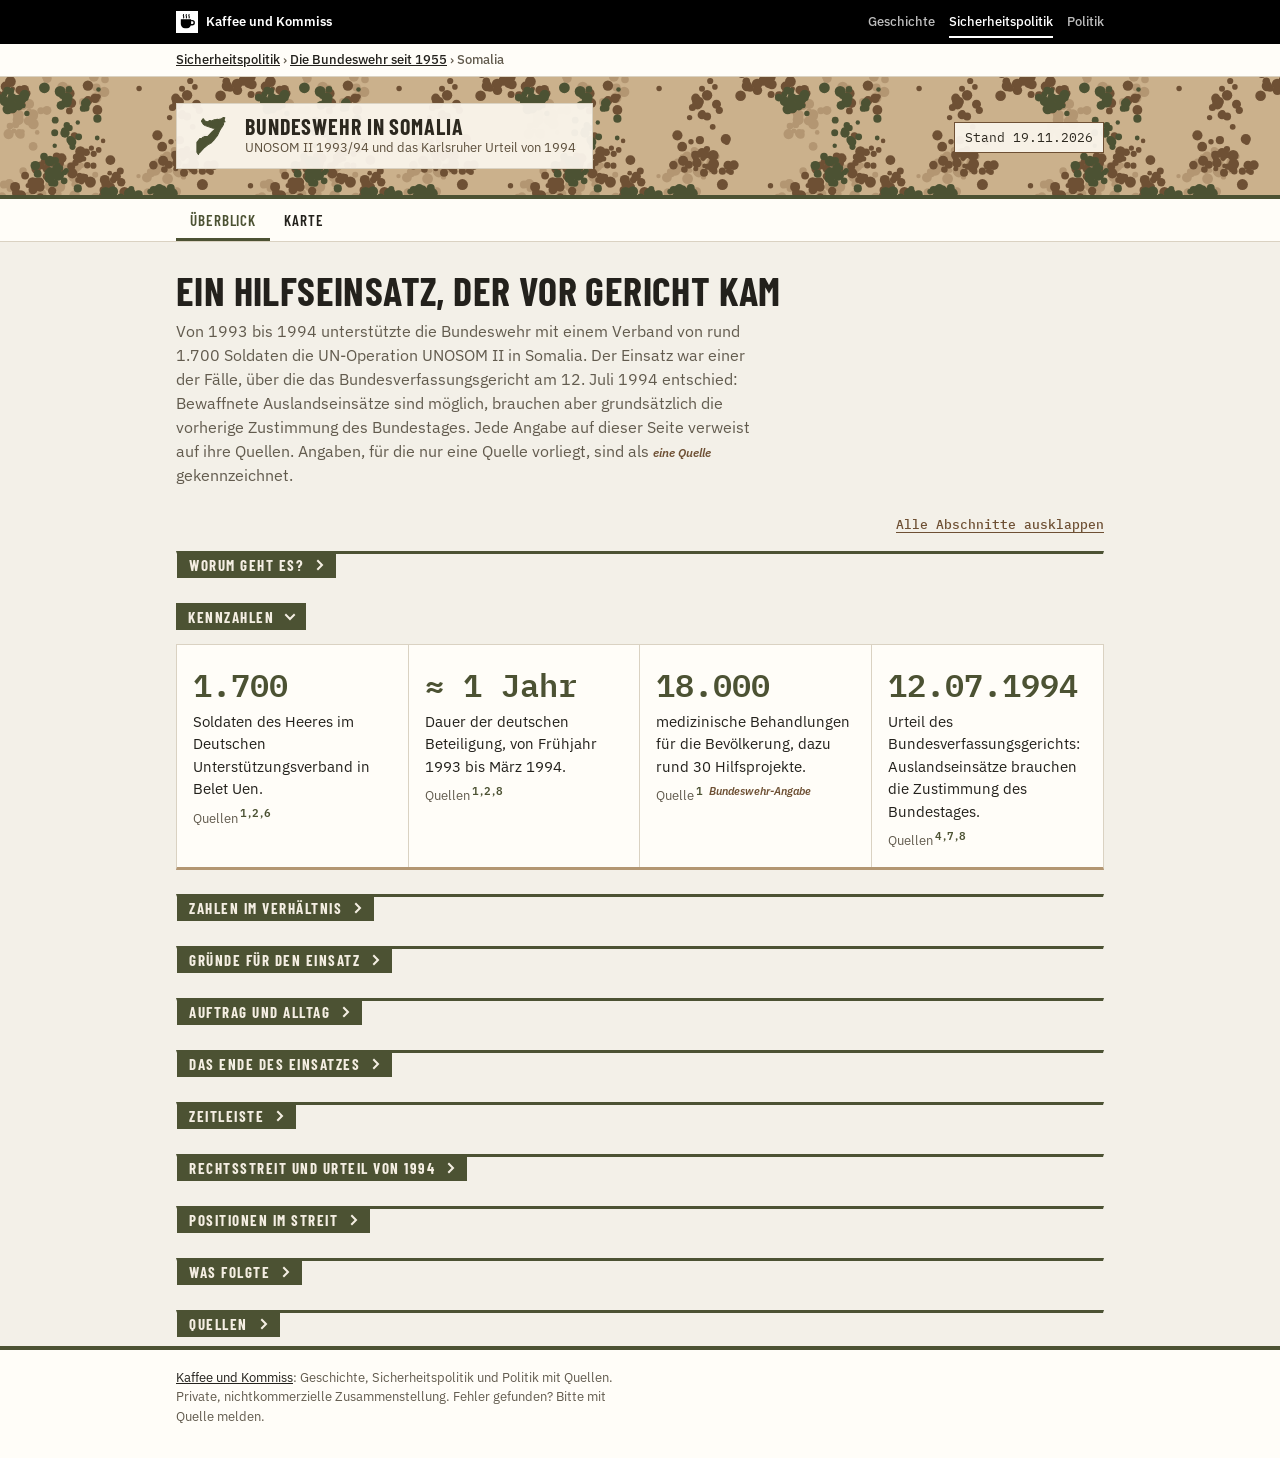
==== commit 00db05f3: "Fußzeile/Untertitel: Reihenfolge Geschichte, Sicherheitspolitik, Politik wie Kopfleiste Co-Authored-" ====
--- a/index.html
+++ b/index.html
@@ -206,24 +206,24 @@
       <li id="q2">Bundesarchiv: <a href="https://www.bundesarchiv.de/staat-militaer-und-gesellschaft/einsatz-jenseits-der-grenzen/die-beteiligung-der-bundeswehr-an-unosom-ii/">Die Beteiligung der Bundeswehr an UNOSOM II</a>. Ohne Datum, nach dem Abschlussbericht des BMVg vom 02.08.1994 (BArch BW 1/298129).</li>
       <li id="q3">Bundeszentrale für politische Bildung: <a href="https://www.bpb.de/themen/zeit-kulturgeschichte/deutschland-chronik/132529/21-april-1993/">Deutschland-Chronik: 21. April 1993</a>. Zuletzt geändert 23.06.2021.</li>
       <li id="q4">Bundeszentrale für politische Bildung: <a href="https://www.bpb.de/themen/zeit-kulturgeschichte/deutschland-chronik/132527/12-juli-1994/">Deutschland-Chronik: 12. Juli 1994</a>. Zuletzt geändert 23.06.2021.</li>
-      <li id="q5">Bundeszentrale für politische Bildung: <a href="https://www.bpb.de/politik/hintergrund-aktuell/188072/urteil-zu-auslandseinsaetzen">Vor 25 Jahren: Bundesverfassungsgericht billigt Auslandseinsätze</a>. 08.07.2019.</li>
+      <li id="q5">Bundeszentrale für politische Bildung: <a href="https://www.bpb.de/kurz-knapp/hintergrund-aktuell/188072/vor-25-jahren-bundesverfassungsgericht-billigt-auslandseinsaetze/">Vor 25 Jahren: Bundesverfassungsgericht billigt Auslandseinsätze</a>. 08.07.2019.</li>
       <li id="q6">Bundesverfassungsgericht: Beschluss vom 23.06.1993, 2 BvQ 17/93, BVerfGE 89, 38 (Somalia). <a href="https://www.servat.unibe.ch/dfr/bv089038.html">Wiedergabe in DFR</a>, Universität Bern, bearbeitet 08.12.2022.</li>
       <li id="q7">Bundesverfassungsgericht: Urteil vom 12.07.1994, 2 BvE 3/92, 5/93, 7/93, 8/93, BVerfGE 90, 286. <a href="https://www.servat.unibe.ch/dfr/bv090286.html">Wiedergabe in DFR</a>, Universität Bern, bearbeitet 02.02.2023. Leitsätze und Tenor im Wortlaut gelesen, Gründe nur teilweise.</li>
       <li id="q8">John Zimmermann: <a href="https://www.bundestag.de/resource/blob/650532/640a7a0e1ed85fa46fe9e7813b3311a7/25-Jahre-rechtsprechung-bverfg.pdf">25 Jahre Rechtsprechung des Bundesverfassungsgerichts zu „Out of area“-Einsätzen der Bundeswehr</a>. Wissenschaftliche Dienste des Bundestages, Aktueller Begriff 06/19, 04.07.2019 (PDF).</li>
       <li id="q9">Bundeswehr: <a href="https://www.bundeswehr.de/de/auftrag/einsaetze/rechtliche-grundlagen">Rechtliche Grundlagen von Auslandseinsätzen</a>. 14.04.2025.</li>
       <li id="q10">Deutsches Historisches Institut Washington, German History in Documents and Images: <a href="https://germanhistorydocs.org/de/ein-neues-deutschland-1990-2023/grundsatzurteil-zu-auslandseinsaetzen-der-bundeswehr-12-juli-1994">Grundsatzurteil zu Auslandseinsätzen der Bundeswehr (12. Juli 1994)</a>. Ohne Datum.</li>
-      <li id="q11">Vereinte Nationen, Peacekeeping: <a href="https://peacekeeping.un.org/en/mission/past/unosom2.htm">UNOSOM II</a> und <a href="https://peacekeeping.un.org/sites/default/files/past/unosom2mandate.html">Mandate</a>. Ohne Datum.</li>
+      <li id="q11">Vereinte Nationen, Peacekeeping: <a href="https://peacekeeping.un.org/sites/default/files/past/unosom2.htm">UNOSOM II</a> und <a href="https://peacekeeping.un.org/sites/default/files/past/unosom2mandate.html">Mandate</a>. Ohne Datum.</li>
       <li id="q12">Vereinte Nationen, Peacekeeping: <a href="https://peacekeeping.un.org/sites/default/files/past/unosom2facts.html">UNOSOM II – Facts and figures</a>. Ohne Datum.</li>
       <li id="q13">Vereinte Nationen, Peacekeeping: <a href="https://peacekeeping.un.org/sites/default/files/past/unosom2backgr2.html">Somalia – UNOSOM II, Background (full text)</a>. Ohne Datum.</li>
       <li id="q14">Deutscher Bundestag: <a href="https://dserver.bundestag.de/btd/12/047/1204755.pdf">Drucksache 12/4755</a>, Entschließungsantrag der Gruppe der PDS/Linke Liste, 20.04.1993 (PDF).</li>
       <li id="q15">Deutscher Bundestag: <a href="https://dserver.bundestag.de/btd/12/051/1205136.pdf">Drucksache 12/5136</a>, Antrag „Sofortiger Rückzug aus Somalia“ der Gruppe der PDS/Linke Liste, 16.06.1993 (PDF).</li>
       <li id="q16">Deutscher Bundestag: <a href="https://dserver.bundestag.de/btp/12/12169.pdf">Plenarprotokoll 12/169</a>, Sitzung vom 02.07.1993, Tagesordnungspunkt 20 „Beteiligung der Bundeswehr an UNOSOM II“ (Drucksachen 12/5248, 12/5338) (PDF). Inhaltsverzeichnis und Anlage 3 (Erklärungen nach § 31 GO zur Abstimmung über den Antrag) geprüft am 18.11.2026; Bekanntgabe des Stimmergebnisses und „Endgültiges Ergebnis“ (S. 14608 C/D) gelesen am 19.11.2026.</li>
-      <li id="q17">Marineforum: <a href="https://marineforum.online/en/25-jahre-nach-mogadischu-was-bleibt/">25 Jahre nach Mogadischu – was bleibt?</a> Ohne Datum (vermutlich 2019), Verfasser nicht angegeben.</li>
+      <li id="q17">Marineforum: <a href="https://marineforum.online/25-jahre-nach-mogadischu-was-bleibt/">25 Jahre nach Mogadischu – was bleibt?</a> Ohne Datum (vermutlich 2019), Verfasser nicht angegeben.</li>
       <li id="q18">Wikipedia: <a href="https://de.wikipedia.org/wiki/Operation_Southern_Cross">Operation Southern Cross</a>. Abgerufen 14.11.2026. Ergänzende Sekundärquelle.</li>
       <li id="q19">Deutscher Bundestag: <a href="https://dserver.bundestag.de/btp/12/12240.pdf">Plenarprotokoll 12/240</a>, Sondersitzung vom 22.07.1994, namentliche Abstimmungen über die Anträge Drucksachen 12/8303 (Bundesregierung: Adria-Embargo, Flugverbot über Bosnien-Herzegowina) und 12/8320 (SPD) (PDF). Abgerufen 18.11.2026, Stimmergebnisse nicht gelesen.</li>
       <li id="q20">Thomas Wiegold, Augen geradeaus!: <a href="https://augengeradeaus.net/2018/05/somalia-vor-25-jahren-der-erste-bewaffnete-auslandseinsatz-der-bundeswehr/">Somalia vor 25 Jahren: Der erste bewaffnete Auslandseinsatz der Bundeswehr</a>. 16.05.2018. Abgerufen 19.11.2026.</li>
       <li id="q21">Wikipedia: <a href="https://de.wikipedia.org/wiki/Deutscher_Unterst%C3%BCtzungsverband_Somalia">Deutscher Unterstützungsverband Somalia</a>. Abgerufen 19.11.2026. Ergänzende Sekundärquelle.</li>
-      <li id="q22">Deutscher BundeswehrVerband: <a href="https://www.dbwv.de/aktuelle-themen/newsbeitrag/vor-30-jahren-soldaten-gehen-ein-todesrisiko-ohne-rechtssicherheit-ein">Vor 30 Jahren: Soldaten gehen ein „Todesrisiko ohne Rechtssicherheit“ ein</a>. Ohne Datum in der abgerufenen Fassung. Abgerufen 19.11.2026. Interessenverband, nicht amtlich.</li>
+      <li id="q22">Deutscher BundeswehrVerband: <a href="https://web.archive.org/web/20260719052527/https://www.dbwv.de/aktuelle-themen/newsbeitrag/vor-30-jahren-soldaten-gehen-ein-todesrisiko-ohne-rechtssicherheit-ein">Vor 30 Jahren: Soldaten gehen ein „Todesrisiko ohne Rechtssicherheit“ ein</a>. Ohne Datum in der abgerufenen Fassung. Abgerufen 19.11.2026; Archivkopie Internet Archive vom 19.07.2026, abgerufen 22.11.2026. Interessenverband, nicht amtlich.</li>
       <li id="q23">Presse- und Informationsamt der Bundesregierung: <a href="https://www.bundesregierung.de/breg-de/service/newsletter-und-abos/bulletin/kabinettsbeschluss-zur-beendigung-der-bundeswehrbeteiligung-an-unosom-ii-790262">Kabinettsbeschluss zur Beendigung der Bundeswehrbeteiligung an UNOSOM II</a>. Bulletin, Kabinettssitzung vom 21.12.1993. Abgerufen 19.11.2026.</li>
       <li id="k1">[K1] Natural Earth: <a href="https://github.com/nvkelso/natural-earth-vector">Natural Earth</a>, Admin 0 Countries und Populated Places 1:10 Mio., gemeinfrei. Erzeugt mit <code>werkzeuge/karten.py</code>.</li>
       <li id="q24">Deutsche Gesellschaft für die Vereinten Nationen: <a href="https://dgvn.de/publications/PDFs/Sonstiges/Charta-der-Vereinten-Nationen.pdf">Charta der Vereinten Nationen</a> (deutsche Übersetzung), Kapitel VII, Artikel 39–42 (PDF), abgerufen 22.11.2026.</li>
@@ -237,7 +237,7 @@
 </main>
 
 <footer class="kk-fuss"><div class="kk-in">
-  <p><a href="https://kaffeeundkommiss.github.io/">Kaffee und Kommiss</a>: Politik, Geschichte und Sicherheitspolitik mit Quellen. Private, nichtkommerzielle Zusammenstellung. Fehler gefunden? Bitte mit Quelle melden.</p>
+  <p><a href="https://kaffeeundkommiss.github.io/">Kaffee und Kommiss</a>: Geschichte, Sicherheitspolitik und Politik mit Quellen. Private, nichtkommerzielle Zusammenstellung. Fehler gefunden? Bitte mit Quelle melden.</p>
 </div></footer>
 </body>
 </html>
--- a/basis.css
+++ b/basis.css
@@ -45,6 +45,13 @@
 .kk-schild{display:inline-flex;align-items:center;gap:12px;background:var(--kk-schild);padding:10px 16px 10px 12px;border:1px solid var(--kk-linie);color:var(--kk-tinte);text-decoration:none}
 .kk-name{font:700 22px/1.05 var(--kk-titel);text-transform:uppercase;letter-spacing:.04em}
 .kk-unter{font:400 13px/1.35 var(--kk-text);color:var(--kk-grau)}
+/* Handy: Kopfband flacher, damit Hauptinhalt früher sichtbar ist (Arbeitspaket 3, 22.11.2026).
+   Gilt für beide Kopfbauarten (.kk-kopf und header.top). :root:root hebt die Spezifität über die
+   seiteneigenen Regeln in style.css/bereich.css, die nach basis.css geladen werden. Desktop unverändert. */
+@media (max-width:640px){
+  :root:root .kk-kopf .kk-in,:root:root .kk-kopf .wrap,:root:root header.top>.wrap{padding-top:12px;padding-bottom:12px;row-gap:8px}
+  :root:root .kk-schild,:root:root header.top .marke{padding:7px 12px 7px 10px}
+}
 
 /* Fuß */
 .kk-fuss{border-top:4px solid var(--kk-akzent);background:var(--kk-papier);color:var(--kk-grau);font:400 13px/1.5 var(--kk-text)}
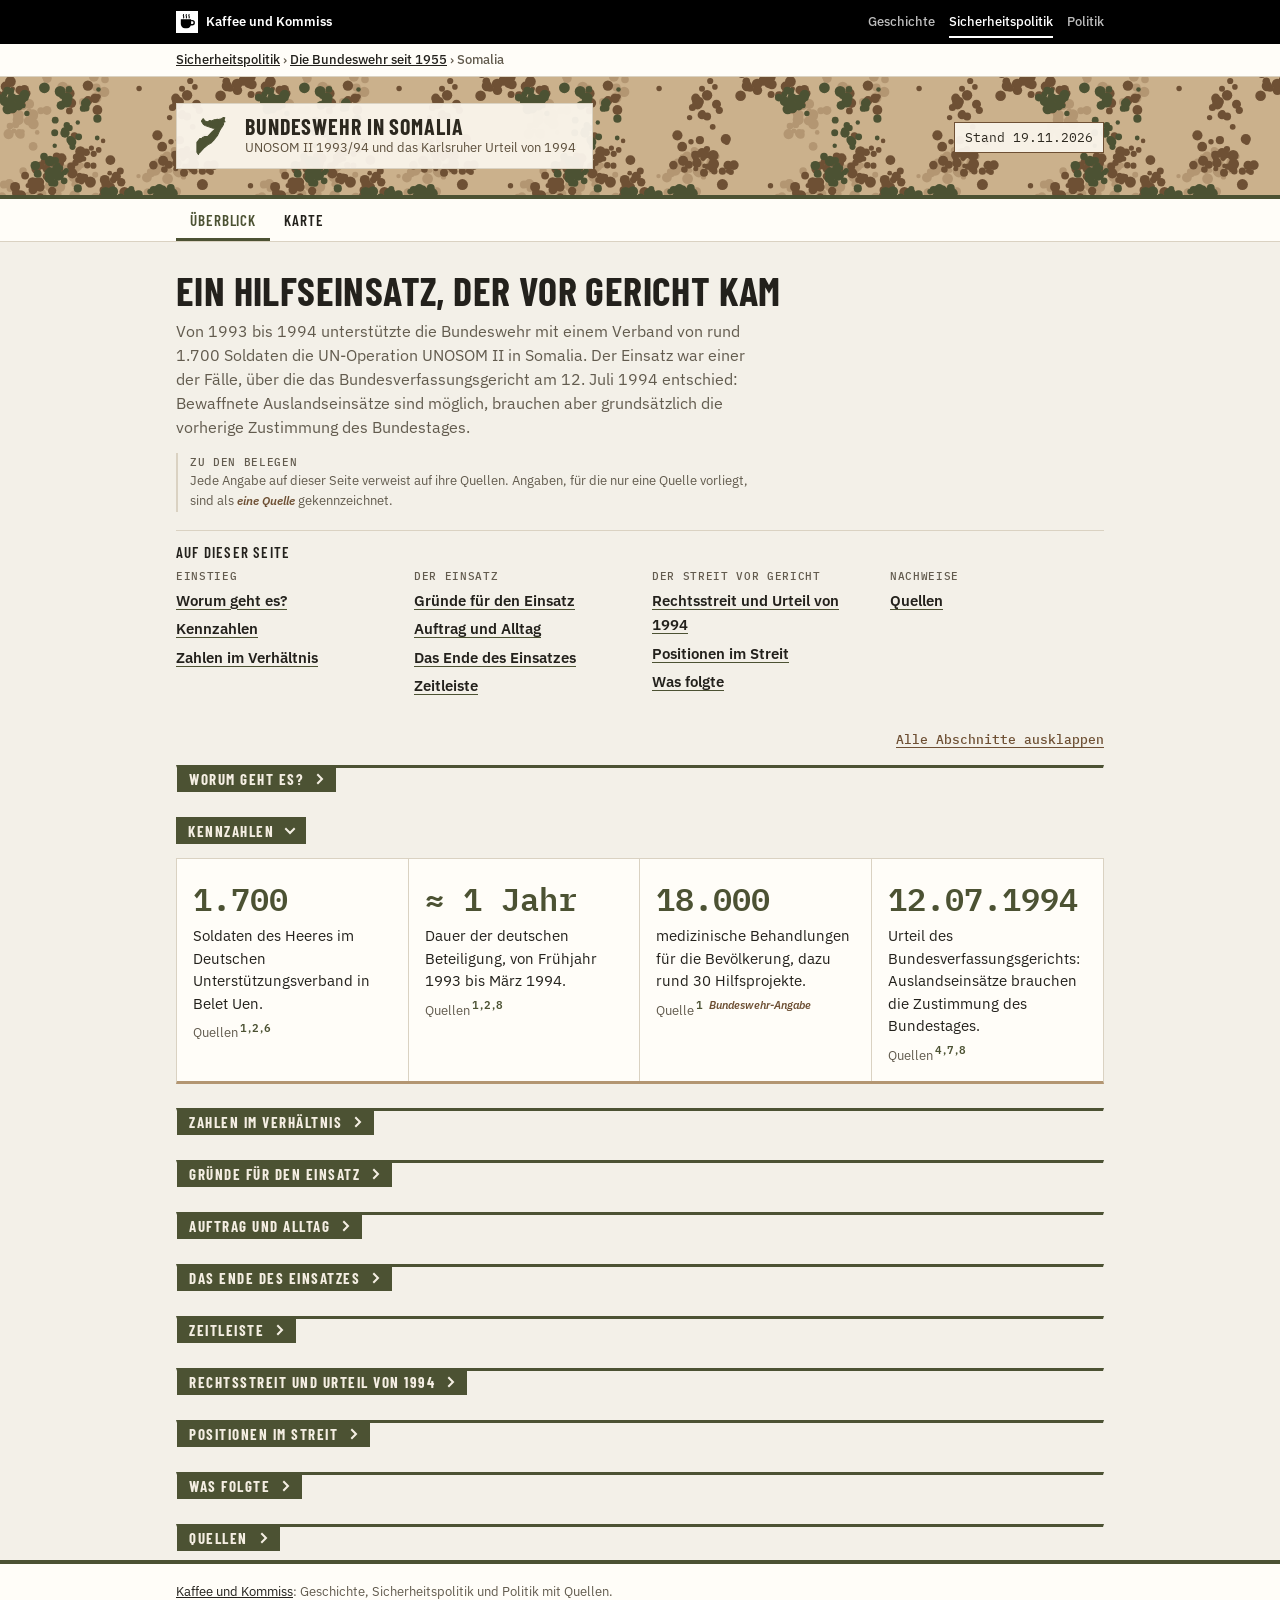
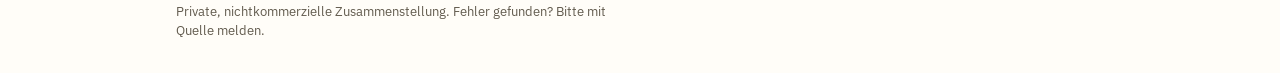
==== commit 7ef235df: "Einstieg: Inhaltsverzeichnis nach Themen, Belegsystem als eigener Hinweis - Einleitung nennt zuerst " ====
--- a/index.html
+++ b/index.html
@@ -58,7 +58,17 @@
 <main>
   <section class="einleitung">
     <h1>Ein Hilfseinsatz, der vor Gericht kam</h1>
-    <p>Von 1993 bis 1994 unterstützte die Bundeswehr mit einem Verband von rund 1.700 Soldaten die UN-Operation UNOSOM II in Somalia. Der Einsatz war einer der Fälle, über die das Bundesverfassungsgericht am 12. Juli 1994 entschied: Bewaffnete Auslandseinsätze sind möglich, brauchen aber grundsätzlich die vorherige Zustimmung des Bundestages. Jede Angabe auf dieser Seite verweist auf ihre Quellen. Angaben, für die nur eine Quelle vorliegt, sind als <span class="marke-einzel">eine Quelle</span> gekennzeichnet.</p>
+    <p>Von 1993 bis 1994 unterstützte die Bundeswehr mit einem Verband von rund 1.700 Soldaten die UN-Operation UNOSOM II in Somalia. Der Einsatz war einer der Fälle, über die das Bundesverfassungsgericht am 12. Juli 1994 entschied: Bewaffnete Auslandseinsätze sind möglich, brauchen aber grundsätzlich die vorherige Zustimmung des Bundestages.</p>
+    <p class="beleg-hinweis"><span class="beleg-marke">Zu den Belegen</span> Jede Angabe auf dieser Seite verweist auf ihre Quellen. Angaben, für die nur eine Quelle vorliegt, sind als <span class="marke-einzel">eine Quelle</span> gekennzeichnet.</p>
+    <nav class="inhalt" aria-label="Inhalt dieser Seite">
+      <p class="inhalt-titel">Auf dieser Seite</p>
+      <div class="inhalt-gruppen">
+        <div><span class="inhalt-kopf">Einstieg</span><ul><li><a href="#h-worum">Worum geht es?</a></li><li><a href="#h-zahlen">Kennzahlen</a></li><li><a href="#h-verhaeltnis">Zahlen im Verhältnis</a></li></ul></div>
+        <div><span class="inhalt-kopf">Der Einsatz</span><ul><li><a href="#h-gruende">Gründe für den Einsatz</a></li><li><a href="#h-auftrag">Auftrag und Alltag</a></li><li><a href="#h-ende">Das Ende des Einsatzes</a></li><li><a href="#h-zeit">Zeitleiste</a></li></ul></div>
+        <div><span class="inhalt-kopf">Der Streit vor Gericht</span><ul><li><a href="#h-recht">Rechtsstreit und Urteil von 1994</a></li><li><a href="#h-positionen">Positionen im Streit</a></li><li><a href="#h-folgen">Was folgte</a></li></ul></div>
+        <div><span class="inhalt-kopf">Nachweise</span><ul><li><a href="#h-quellen">Quellen</a></li></ul></div>
+      </div>
+    </nav>
   </section>
 
   <section aria-labelledby="h-worum" class="karte block">
--- a/style.css
+++ b/style.css
@@ -360,3 +360,15 @@
 @media (prefers-color-scheme:dark){:root:not([data-theme="light"]) .kosovokarte .wasser{fill:#1B2326}}
 :root[data-theme="dark"] .kosovokarte .wasser{fill:#1B2326}
 .legende .feld.wasser{background:#DCE4E6}
+
+/* Einstieg (23.11.2026): Belegsystem als zurückhaltender Hinweis, darunter ein nach Themen gruppiertes Inhaltsverzeichnis.
+   Die Links klappen den Zielabschnitt auf (seite.js). Startwerte: 13 px Hinweis, Spalten ab 180 px. */
+.einleitung p.beleg-hinweis{margin-top:14px;padding:2px 0 2px 12px;border-left:2px solid var(--kk-linie);font-size:13px;line-height:1.5;color:var(--kk-grau);max-width:44em}
+.beleg-hinweis .beleg-marke{display:block;margin-bottom:2px;font:500 11px/1.3 var(--kk-mono);letter-spacing:.06em;text-transform:uppercase}
+nav.inhalt{margin-top:18px;padding:12px 0 4px;border-top:1px solid var(--kk-linie)}
+nav.inhalt .inhalt-titel{margin:0 0 8px;font:600 15px/1.2 var(--kk-titel);letter-spacing:.08em;text-transform:uppercase;color:var(--kk-tinte);max-width:none}
+.inhalt-gruppen{display:grid;grid-template-columns:repeat(auto-fit,minmax(180px,1fr));gap:10px 24px}
+.inhalt-kopf{display:block;margin-bottom:4px;font:500 11px/1.3 var(--kk-mono);letter-spacing:.06em;text-transform:uppercase;color:var(--kk-grau)}
+nav.inhalt ul{list-style:none;margin:0;padding:0;display:grid;gap:4px}
+nav.inhalt a{color:var(--kk-tinte);font-size:15px;font-weight:600;text-decoration-color:var(--kk-akzent);text-underline-offset:3px}
+@media (max-width:640px){.inhalt-gruppen{grid-template-columns:1fr 1fr}}
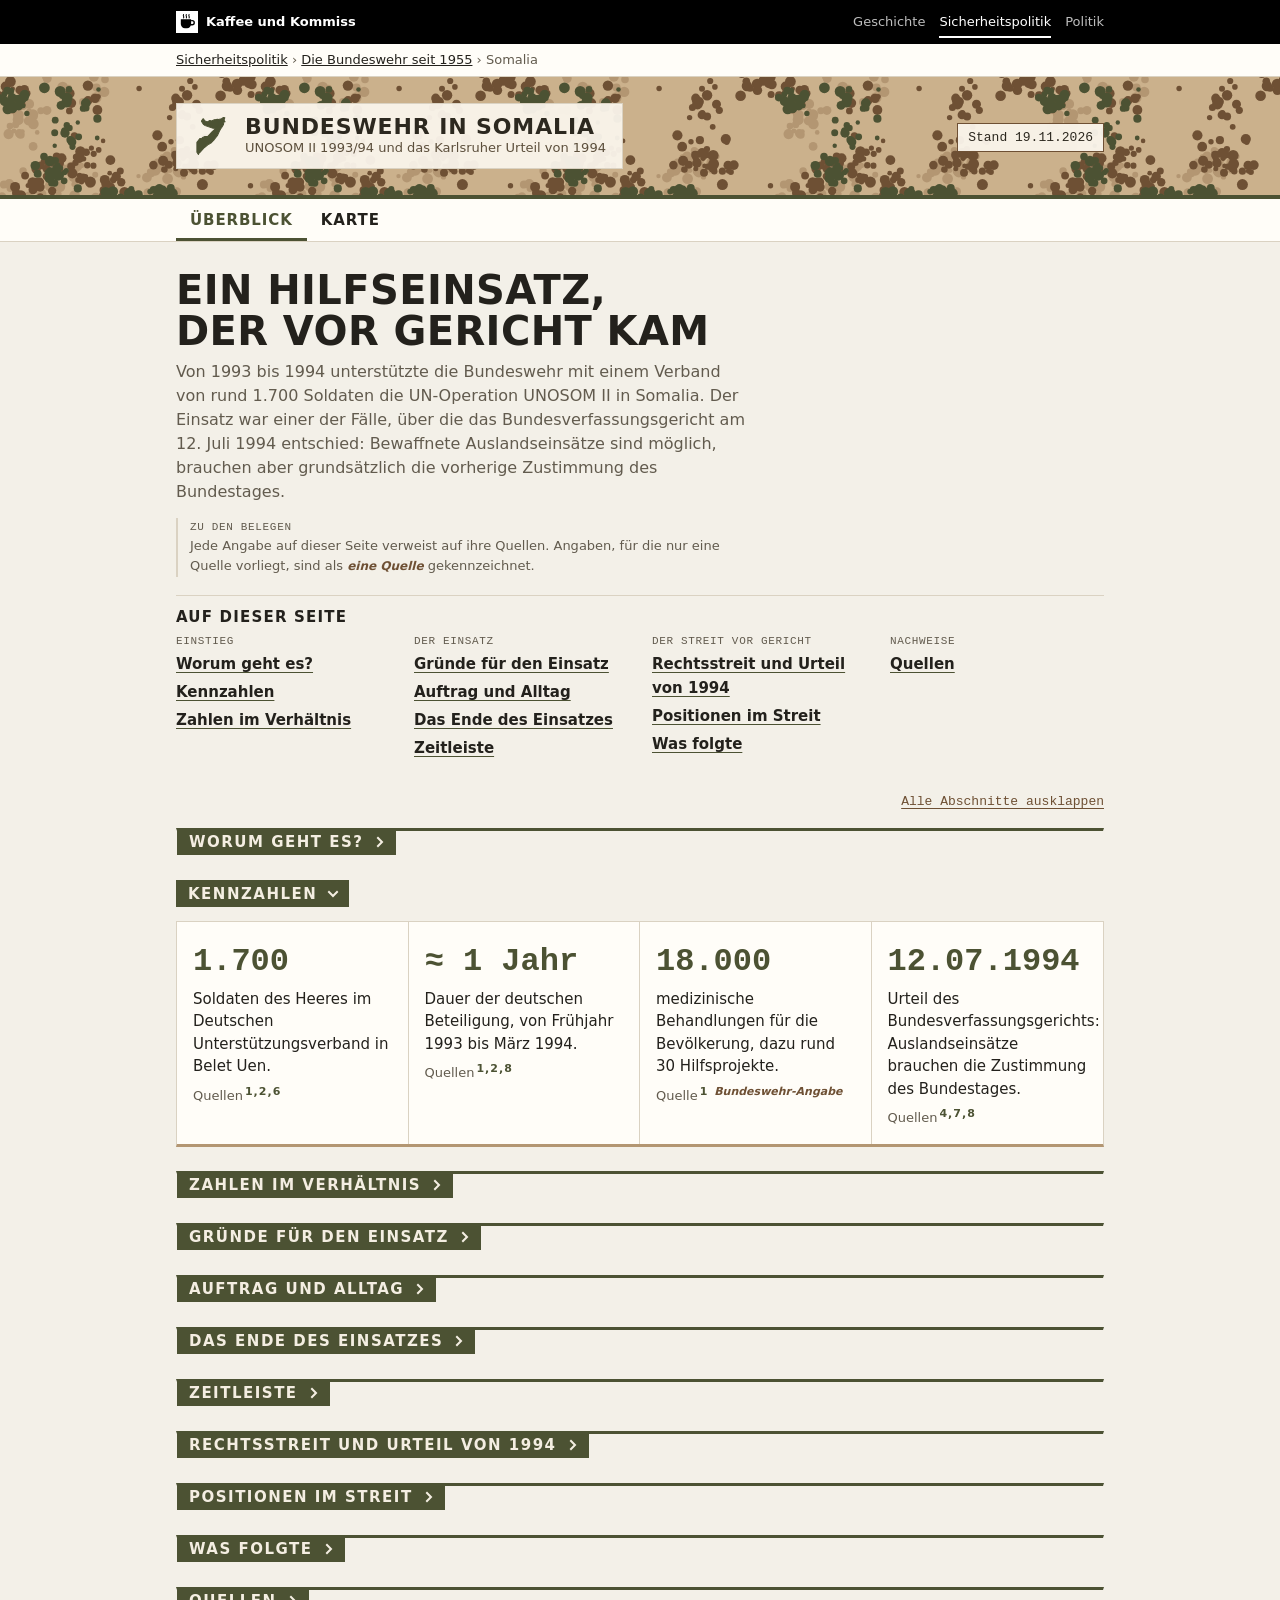
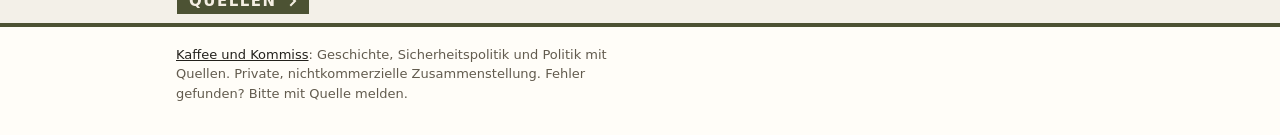
==== commit b0735c5f: "Schriften von kaffeeundkommiss.github.io statt Google Fonts laden Google-Fonts-Links und preconnect " ====
--- a/index.html
+++ b/index.html
@@ -22,9 +22,7 @@
 <link rel="icon" href="favicon.svg" type="image/svg+xml">
 <link rel="icon" href="favicon-32.png" type="image/png" sizes="32x32">
 <link rel="apple-touch-icon" href="apple-touch-icon.png">
-<link rel="preconnect" href="https://fonts.googleapis.com">
-<link rel="preconnect" href="https://fonts.gstatic.com" crossorigin>
-<link rel="stylesheet" href="https://fonts.googleapis.com/css2?family=Barlow+Condensed:wght@500;600;700&family=IBM+Plex+Sans:wght@400;500;600;700&family=IBM+Plex+Mono:wght@400;500;600&display=swap">
+<link rel="stylesheet" href="https://kaffeeundkommiss.github.io/schriften/schriften.css">
 <link rel="stylesheet" href="basis.css">
 <link rel="stylesheet" href="style.css">
 <script src="seite.js" defer></script>
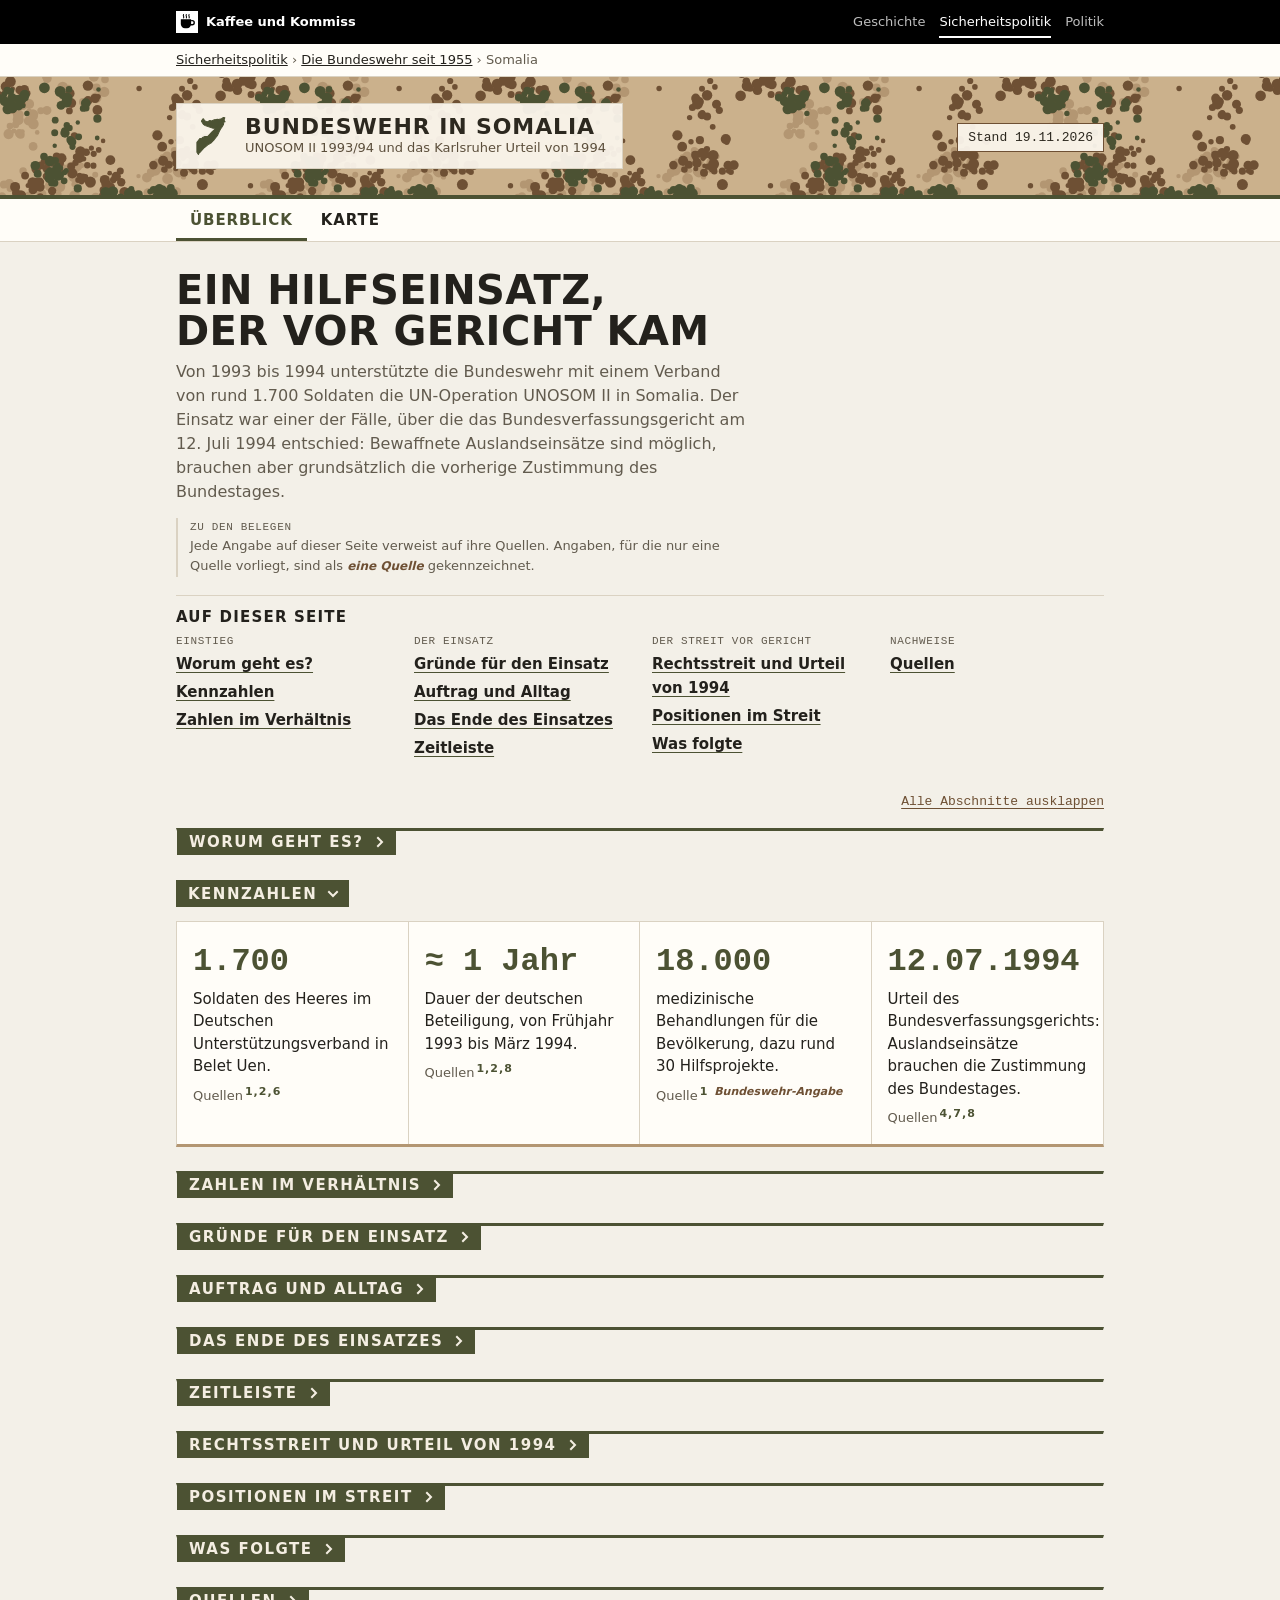
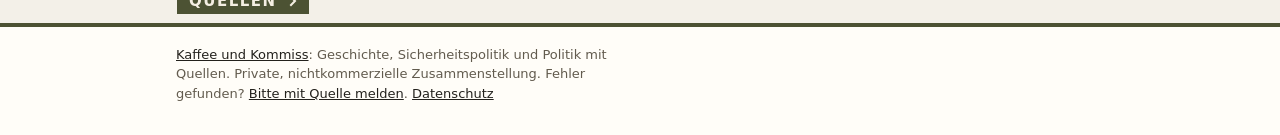
==== commit 033ee8d0: "Fußzeile: Meldeweg und Datenschutz verlinken „Bitte mit Quelle melden“ verweist auf https://kaffeeun" ====
--- a/index.html
+++ b/index.html
@@ -245,7 +245,7 @@
 </main>
 
 <footer class="kk-fuss"><div class="kk-in">
-  <p><a href="https://kaffeeundkommiss.github.io/">Kaffee und Kommiss</a>: Geschichte, Sicherheitspolitik und Politik mit Quellen. Private, nichtkommerzielle Zusammenstellung. Fehler gefunden? Bitte mit Quelle melden.</p>
+  <p><a href="https://kaffeeundkommiss.github.io/">Kaffee und Kommiss</a>: Geschichte, Sicherheitspolitik und Politik mit Quellen. Private, nichtkommerzielle Zusammenstellung. Fehler gefunden? <a href="https://kaffeeundkommiss.github.io/kontakt/">Bitte mit Quelle melden</a>. <a href="https://kaffeeundkommiss.github.io/kontakt/#datenschutz">Datenschutz</a></p>
 </div></footer>
 </body>
 </html>
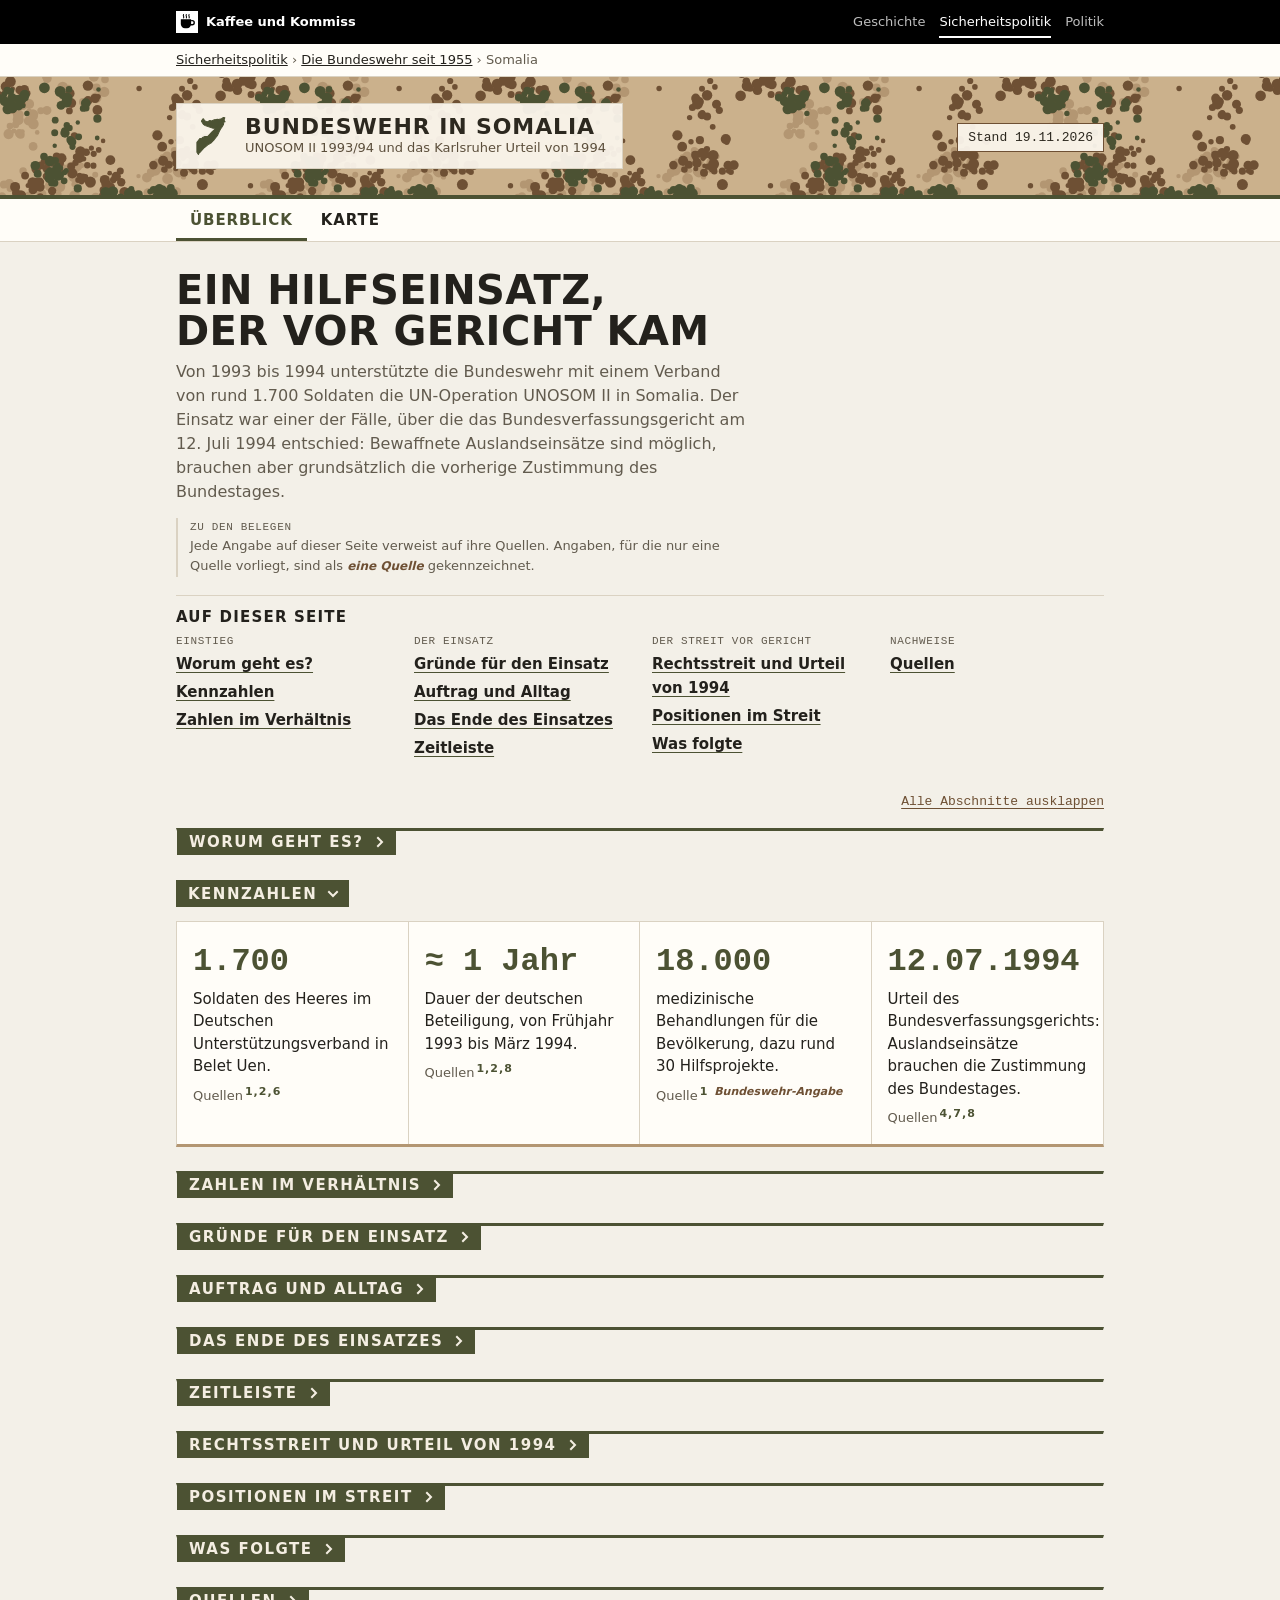
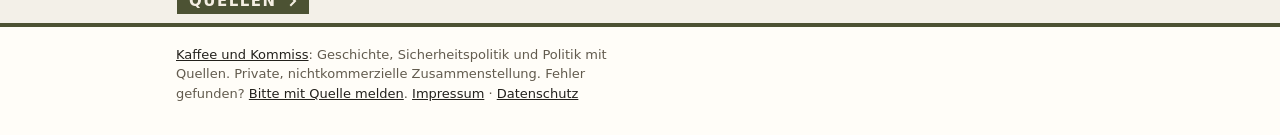
==== commit 31e8385f: "Fußzeile: Link Impressum ergänzen Co-Authored-By: Claude Opus 5.5 <noreply@anthropic.com> Claude-Ses" ====
--- a/index.html
+++ b/index.html
@@ -245,7 +245,7 @@
 </main>
 
 <footer class="kk-fuss"><div class="kk-in">
-  <p><a href="https://kaffeeundkommiss.github.io/">Kaffee und Kommiss</a>: Geschichte, Sicherheitspolitik und Politik mit Quellen. Private, nichtkommerzielle Zusammenstellung. Fehler gefunden? <a href="https://kaffeeundkommiss.github.io/kontakt/">Bitte mit Quelle melden</a>. <a href="https://kaffeeundkommiss.github.io/kontakt/#datenschutz">Datenschutz</a></p>
+  <p><a href="https://kaffeeundkommiss.github.io/">Kaffee und Kommiss</a>: Geschichte, Sicherheitspolitik und Politik mit Quellen. Private, nichtkommerzielle Zusammenstellung. Fehler gefunden? <a href="https://kaffeeundkommiss.github.io/kontakt/">Bitte mit Quelle melden</a>. <a href="https://kaffeeundkommiss.github.io/kontakt/#impressum">Impressum</a> · <a href="https://kaffeeundkommiss.github.io/kontakt/#datenschutz">Datenschutz</a></p>
 </div></footer>
 </body>
 </html>
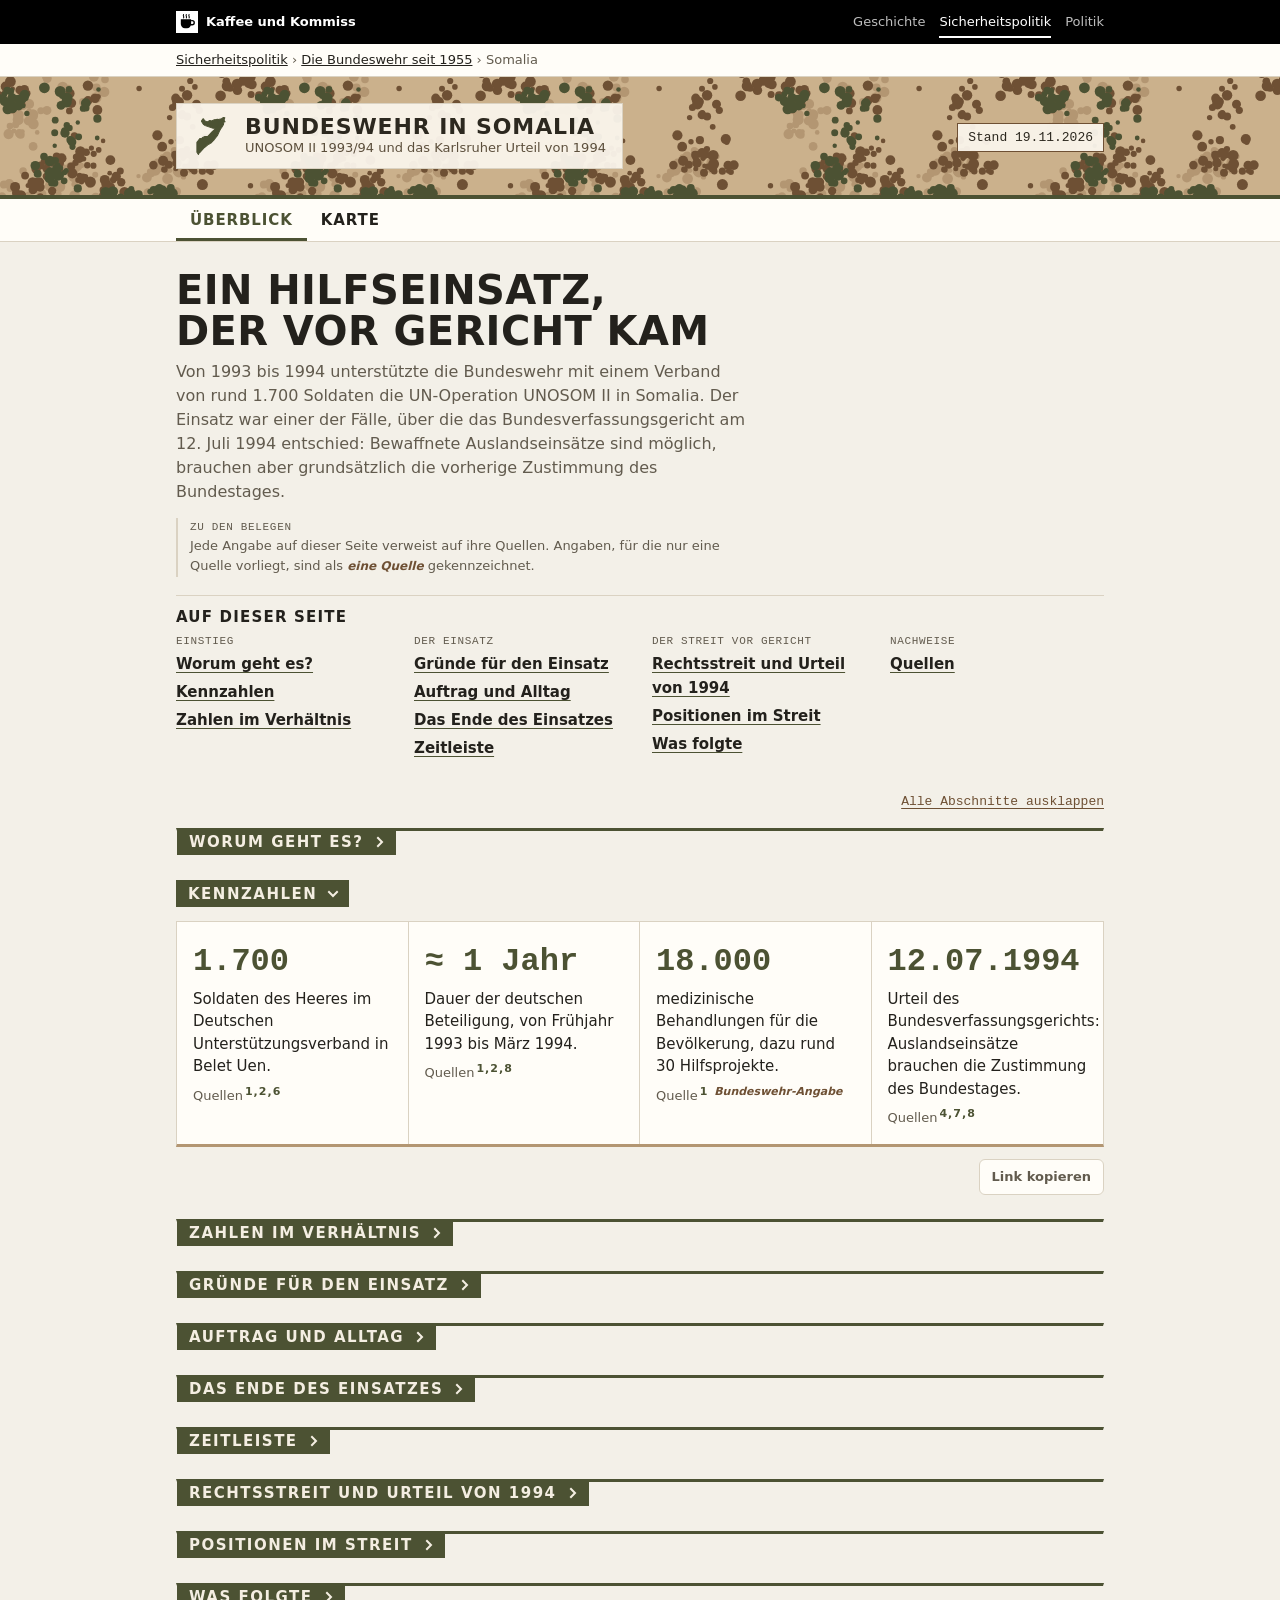
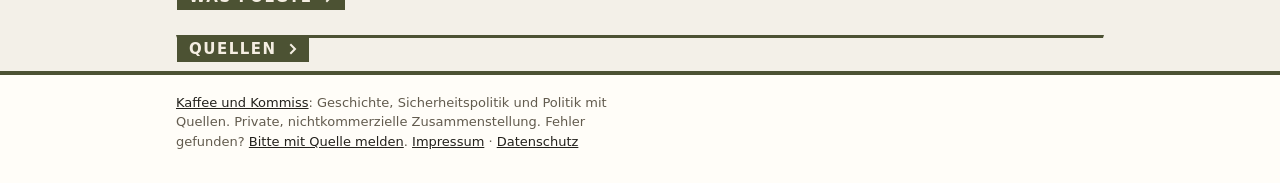
==== commit 772eb80a: "Link teilen: „Link kopieren“ je Abschnitt wie in den Parteimonitoren Neues Skript link-teilen.js set" ====
--- a/index.html
+++ b/index.html
@@ -247,5 +247,6 @@
 <footer class="kk-fuss"><div class="kk-in">
   <p><a href="https://kaffeeundkommiss.github.io/">Kaffee und Kommiss</a>: Geschichte, Sicherheitspolitik und Politik mit Quellen. Private, nichtkommerzielle Zusammenstellung. Fehler gefunden? <a href="https://kaffeeundkommiss.github.io/kontakt/">Bitte mit Quelle melden</a>. <a href="https://kaffeeundkommiss.github.io/kontakt/#impressum">Impressum</a> · <a href="https://kaffeeundkommiss.github.io/kontakt/#datenschutz">Datenschutz</a></p>
 </div></footer>
+<script src="link-teilen.js?v=1" defer></script>
 </body>
 </html>
